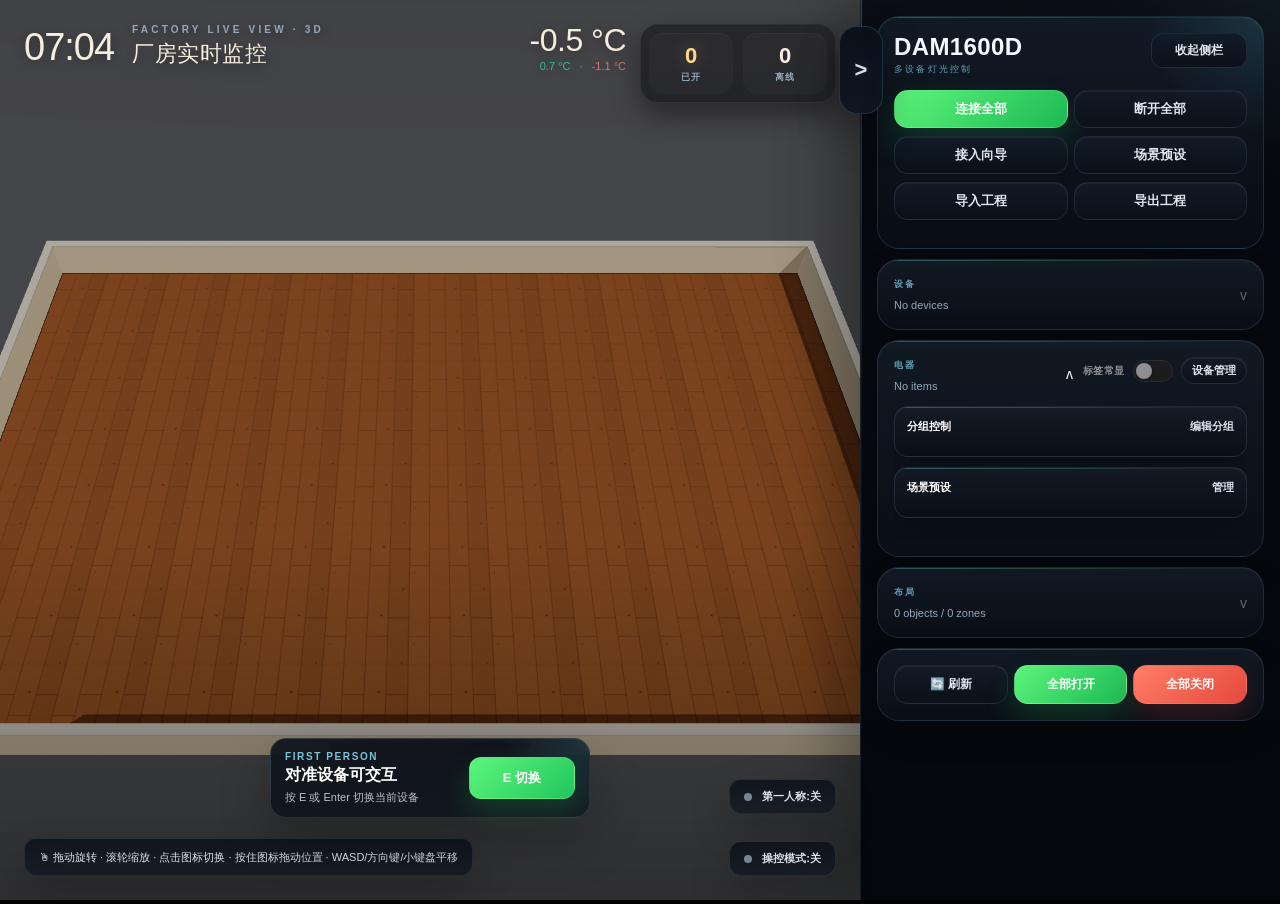
==== app.html @ bea2667c "Improve factory model depth and render stability" ====
<!DOCTYPE html>
<html lang="zh">
<head>
<meta charset="UTF-8">
<meta name="viewport" content="width=device-width, initial-scale=1">
  <title>DAM1600D 3D控制中心</title>
<link rel="stylesheet" href="./assets/css/app.css">
</head>
<body>

<div id="app">
  <div id="scene-wrap">
    <canvas id="scene"></canvas>

    <div class="hud-top">
      <div class="hud-top-left">
        <div class="hud-clock" id="hud-clock">--:--</div>
        <div>
          <div class="hud-title">FACTORY LIVE VIEW · 3D</div>
          <div class="hud-subtitle">厂房实时监控</div>
        </div>
      </div>
      <div class="hud-top-right">
        <div class="hud-temp">
          <div class="hud-temp-main" id="hud-temp-main">— °C</div>
          <div class="hud-temp-sub">
            <span class="high" id="hud-temp-high">— °C</span>
            <span style="margin: 0 6px; opacity: 0.5;">·</span>
            <span class="low" id="hud-temp-low">— °C</span>
          </div>
        </div>
        <div class="hud-stats">
          <div class="stat stat-on">
            <div class="stat-val" id="stat-on">0</div>
            <div class="stat-lbl">已开</div>
          </div>
          <div class="stat">
            <div class="stat-val" id="stat-off">0</div>
            <div class="stat-lbl">离线</div>
          </div>
        </div>
      </div>
    </div>

    <div class="hud-hint" id="scene-hint">🖱 拖动旋转 · 滚轮缩放 · 点击图标切换 · 按住图标拖动位置 · WASD/方向键/小键盘平移</div>
    <div class="hud-edit hud-walk" id="hud-walk" onclick="toggleWalkMode()">
  <div class="edit-dot"></div>
  <span id="walk-label">第一人称:关</span>
</div>
    <div class="hud-edit" id="hud-edit" onclick="toggleEditMode()">
  <div class="edit-dot"></div>
  <span id="edit-label">操控模式:关</span>
</div>
    <div class="walk-reticle" id="walk-reticle" aria-hidden="true"></div>
    <div class="walk-interact" id="walk-interact" hidden>
      <div class="walk-interact-copy">
        <div class="walk-interact-kicker" id="walk-interact-kicker">FIRST PERSON</div>
        <div class="walk-interact-title" id="walk-interact-title">对准设备可交互</div>
        <div class="walk-interact-meta" id="walk-interact-meta">按 E 或 Enter 切换当前设备</div>
      </div>
      <button type="button" class="walk-interact-btn" id="walk-interact-btn" onclick="triggerWalkInteraction()">E 切换</button>
    </div>
    </div>

  <div id="panel">
    <button type="button" id="panel-toggle" onclick="toggleMainPanel()" aria-expanded="true" aria-controls="panel-main" title="收起控制面板">
      <span class="panel-toggle-glyph" id="panel-toggle-glyph">></span>
    </button>

    <div class="panel-mini" id="panel-mini" aria-hidden="true">
      <button type="button" class="panel-mini-open" id="panel-mini-open-btn" onclick="toggleMainPanel(true)">展开</button>
      <div class="panel-mini-label">控制</div>
      <button type="button" class="panel-mini-chip" onclick="openPanelSection('devices')">
        <span class="panel-mini-chip-kicker">设</span>
        <span class="panel-mini-chip-value" id="mini-devices">0</span>
      </button>
      <button type="button" class="panel-mini-chip" onclick="openPanelSection('appliances')">
        <span class="panel-mini-chip-kicker">亮</span>
        <span class="panel-mini-chip-value" id="mini-appliances">0</span>
      </button>
      <button type="button" class="panel-mini-chip" onclick="openPanelSection('layout')">
        <span class="panel-mini-chip-kicker">布</span>
        <span class="panel-mini-chip-value" id="mini-layout">0</span>
      </button>
      <div class="panel-mini-tip">点数字可展开到对应分区</div>
    </div>

    <div class="panel-main" id="panel-main">
    <div class="card head-card">
      <div class="head-top">
        <div class="head-copy">
          <div class="head-title">DAM1600D</div>
          <div class="head-sub">多设备灯光控制</div>
        </div>
        <button type="button" class="panel-visibility-btn" id="panel-visibility-btn" onclick="toggleMainPanel()">收起侧栏</button>
      </div>
      <div class="head-row">
        <button class="btn btn-primary" onclick="connectAll()">连接全部</button>
        <button class="btn btn-ghost" onclick="disconnectAll()">断开全部</button>
      </div>
      <div class="head-row head-row-secondary">
        <button class="btn btn-ghost" onclick="openSetupWizard()">接入向导</button>
        <button class="btn btn-ghost" onclick="showScenesModal()">场景预设</button>
      </div>
      <div class="head-row head-row-secondary">
        <button class="btn btn-ghost" onclick="openProjectImportDialog()">导入工程</button>
        <button class="btn btn-ghost" onclick="exportProjectConfig()">导出工程</button>
      </div>
      <div class="head-inline-status" id="runtime-summary"></div>
    </div>

    <div class="card setup-card" id="setup-card" hidden>
      <div class="sec-label">快速开始</div>
      <div class="setup-title">完成客户交付配置</div>
      <div class="setup-copy">在这个面板里完成首次连接、电器绑定和基础场景配置。</div>
      <div class="setup-checklist" id="setup-checklist"></div>
      <div class="card-foot">
        <button class="btn btn-primary" onclick="openSetupWizard()">打开接入向导</button>
      </div>
    </div>

    <div class="card collapsible-card" id="section-devices">
      <div class="collapse-bar">
        <button type="button" class="collapse-head" data-section-toggle="devices" onclick="togglePanelSection('devices')">
          <div class="collapse-copy">
            <div class="sec-label collapse-title">设备</div>
            <div class="collapse-meta" id="meta-devices">0 台设备</div>
          </div>
          <div class="collapse-chevron">v</div>
        </button>
      </div>
      <div class="collapse-body" id="body-devices" aria-hidden="true">
      <div class="dev-list" id="dev-list"></div>
      <div class="card-foot">
        <button class="btn btn-ghost" onclick="showDeviceModal()">+ 添加设备</button>
      </div>
      </div>
    </div>

    <div class="card light-card collapsible-card open" id="section-appliances">
      <div class="collapse-bar">
        <button type="button" class="collapse-head" data-section-toggle="appliances" onclick="togglePanelSection('appliances')">
          <div class="collapse-copy">
            <div class="sec-label collapse-title">电器</div>
            <div class="collapse-meta" id="meta-appliances">0 个电器</div>
          </div>
          <div class="collapse-chevron">v</div>
        </button>
        <div class="section-toolbar">
          <div class="mini-toggle-wrap">
            <span>标签常显</span>
            <button class="mini-toggle" id="label-toggle-btn" onclick="toggleLabelPins()" title="切换标签常显"></button>
          </div>
          <button class="btn btn-ghost" style="padding: 5px 10px; font-size: 11px;" onclick="showLightsModal()">设备管理</button>
        </div>
      </div>
      <div class="collapse-body" id="body-appliances" aria-hidden="false">
        <div class="flow-hub">
          <div class="flow-column">
            <div class="flow-head">
              <span>分组控制</span>
              <button type="button" class="flow-link" onclick="showLightsModal()">编辑分组</button>
            </div>
            <div class="group-list" id="group-list"></div>
          </div>
          <div class="flow-column">
            <div class="flow-head">
              <span>场景预设</span>
              <button type="button" class="flow-link" onclick="showScenesModal()">管理</button>
            </div>
            <div class="scene-list" id="scene-list"></div>
          </div>
        </div>
        <div class="status-strip" id="status-strip"></div>
        <div class="light-rows" id="light-rows"></div>
      </div>
    </div>

    <div class="card layout-card collapsible-card" id="section-layout">
      <div class="collapse-bar">
        <button type="button" class="collapse-head" data-section-toggle="layout" onclick="togglePanelSection('layout')">
          <div class="collapse-copy">
            <div class="sec-label collapse-title">布局</div>
            <div class="collapse-meta" id="meta-layout">0 面墙 / 0 个区域</div>
          </div>
          <div class="collapse-chevron">v</div>
        </button>
        <button class="btn btn-ghost" style="padding: 5px 10px; font-size: 11px;" id="layout-toggle-btn" onclick="toggleLayoutMode()">布局编辑</button>
      </div>
      <div class="collapse-body" id="body-layout" aria-hidden="true">
        <div class="layout-tools">
        <button class="tool-chip" id="tool-select" onclick="setLayoutTool('select')">选择</button>
        <button class="tool-chip" id="tool-wall" onclick="setLayoutTool('wall')">画墙</button>
        <button class="tool-chip" id="tool-door" onclick="setLayoutTool('door')">卷帘门</button>
        <button class="tool-chip" id="tool-pillar" onclick="setLayoutTool('pillar')">柱子</button>
        <button class="tool-chip" id="tool-path" onclick="setLayoutTool('path')">通道</button>
        <button class="tool-chip" id="tool-workstation" onclick="setLayoutTool('workstation')">工位</button>
        <button class="tool-chip" id="tool-rack" onclick="setLayoutTool('rack')">货架</button>
        <button class="tool-chip" id="tool-safety" onclick="setLayoutTool('safety')">消防</button>
        <button class="tool-chip" id="tool-zone" onclick="setLayoutTool('zone')">画区域</button>
      </div>
      <div class="layout-status" id="layout-status">墙体 0 · 区域 0 · 已保存</div>
      <div class="layout-help" id="layout-help">开启布局编辑后，在场景地面拖拽即可修建墙体或框选区域。</div>
      <div class="layout-list" id="layout-list"></div>
      <div class="layout-inspector" id="layout-inspector"></div>
      <div class="card-foot">
        <button class="btn btn-ghost" id="layout-save-btn" onclick="saveLayout()">保存布局</button>
        <button class="btn btn-danger" id="layout-del-btn" onclick="deleteSelectedLayout()">删除选中</button>
      </div>
      </div>
    </div>

    <div class="card bot-card">
      <button class="btn btn-ghost" onclick="refreshStatus()">🔄 刷新</button>
      <button class="btn btn-primary" onclick="batchAll(true)">全部打开</button>
      <button class="btn btn-danger" onclick="batchAll(false)">全部关闭</button>
    </div>
    </div>
  </div>
</div>

<!-- 添加设备弹窗 -->
<div id="toast-stack" aria-live="polite" aria-atomic="true"></div>
<input id="project-import-input" type="file" accept=".json,application/json" hidden onchange="handleProjectFileSelection(event)">

<div class="modal-bg" id="dev-modal">
  <div class="modal">
    <h3>添加新设备</h3>
    <div class="sub">填写设备信息以开始远程控制</div>
    <div class="modal-notice" id="dev-modal-notice" hidden></div>
    <div class="form">
      <div class="form-item"><label>设备名称</label><input id="in-name" value="新设备"></div>
      <div class="form-item"><label>设备 IP 地址(用作唯一标识)</label><input id="in-ip" value="192.168.1.100"></div>
      <div class="form-item"><label>端口</label><input id="in-port" value="502"></div>
      <div class="form-item"><label>通道数量</label><input id="in-channel-count" type="number" min="1" max="128" value="16"></div>
      <div class="form-item"><label>站号</label><input id="in-unit" value="254"></div>
      <div class="form-item">
        <label>协议</label>
        <select id="in-protocol" onchange="onDeviceProtocolChange()">
          <option value="modbus_tcp">Modbus TCP</option>
          <option value="siemens_s7">Siemens S7-1200</option>
        </select>
      </div>
      <div class="form-item" data-device-protocol="siemens_s7" hidden><label>机架</label><input id="in-rack" value="0"></div>
      <div class="form-item" data-device-protocol="siemens_s7" hidden><label>槽号</label><input id="in-slot" value="1"></div>
      <div class="form-item" data-device-protocol="siemens_s7" hidden><label>数据块编号</label><input id="in-db-number" value="1"></div>
      <div class="form-item" data-device-protocol="siemens_s7" hidden><label>起始字节</label><input id="in-start-byte" value="0"></div>
    </div>
    <div class="modal-actions">
      <button class="btn btn-ghost" onclick="hideDeviceModal()">取消</button>
      <button class="btn btn-ghost" onclick="testDeviceModal()">测试连接</button>
      <button class="btn btn-primary" onclick="saveDevice()">确认添加</button>
    </div>
  </div>
</div>

<!-- 电器管理弹窗 -->
<div class="modal-bg" id="lights-modal">
  <div class="modal wide">
    <h3>电器管理</h3>
    <div class="sub">每个电器绑定到一个设备通道(0–15)，可选择图标类型、自定义名称，并单独设置模型大小</div>
    <div class="modal-notice" id="lights-modal-notice" hidden></div>
    <datalist id="light-group-options"></datalist>
    <div class="lc-list" id="lc-list"></div>
    <button class="lc-add" onclick="addLight()">+ 添加一个电器</button>
    <div class="modal-actions">
      <button class="btn btn-ghost" onclick="hideLightsModal()">取消</button>
      <button class="btn btn-primary" onclick="saveLights()">保存</button>
    </div>
  </div>
</div>

<div class="modal-bg" id="scenes-modal">
  <div class="modal wide">
    <h3>场景预设</h3>
    <div class="sub">把分组开关状态保存成一键可复用的客户场景。</div>
    <div class="modal-notice" id="scenes-modal-notice" hidden></div>
    <div class="scene-config-list" id="scene-config-list"></div>
    <button class="lc-add" onclick="addScene()">+ 添加场景预设</button>
    <div class="modal-actions">
      <button class="btn btn-ghost" onclick="hideScenesModal()">取消</button>
      <button class="btn btn-primary" onclick="saveScenes()">保存场景</button>
    </div>
  </div>
</div>

<div class="modal-bg" id="setup-modal">
  <div class="modal wide setup-modal-shell">
    <h3>接入向导</h3>
    <div class="sub">按步骤完成首次接入，补齐设备、分组和常用场景。</div>
    <div class="setup-stepper" id="setup-stepper"></div>
    <div class="setup-stage">
      <section class="setup-pane" id="setup-pane-device">
        <div class="modal-notice" id="setup-device-notice" hidden></div>
        <div class="form">
          <div class="form-item"><label>设备名称</label><input id="setup-device-name" value="主控器"></div>
          <div class="form-item"><label>设备 IP 地址</label><input id="setup-device-ip" value="192.168.1.100"></div>
          <div class="form-item"><label>端口</label><input id="setup-device-port" value="502"></div>
          <div class="form-item"><label>通道数量</label><input id="setup-device-channel-count" type="number" min="1" max="128" value="16"></div>
          <div class="form-item"><label>站号</label><input id="setup-device-unit" value="254"></div>
          <div class="form-item">
            <label>协议</label>
            <select id="setup-device-protocol" onchange="onSetupDeviceProtocolChange()">
              <option value="modbus_tcp">Modbus TCP</option>
              <option value="siemens_s7">Siemens S7-1200</option>
            </select>
          </div>
          <div class="form-item" data-device-protocol="setup-device:siemens_s7" hidden><label>机架</label><input id="setup-device-rack" value="0"></div>
          <div class="form-item" data-device-protocol="setup-device:siemens_s7" hidden><label>槽号</label><input id="setup-device-slot" value="1"></div>
          <div class="form-item" data-device-protocol="setup-device:siemens_s7" hidden><label>数据块编号</label><input id="setup-device-db-number" value="1"></div>
          <div class="form-item" data-device-protocol="setup-device:siemens_s7" hidden><label>起始字节</label><input id="setup-device-start-byte" value="0"></div>
        </div>
        <div class="setup-note">先测试连接，再保存设备，客户看到的失败原因会更清楚。</div>
      </section>

      <section class="setup-pane" id="setup-pane-appliances" hidden>
        <div class="modal-notice" id="setup-appliance-notice" hidden></div>
        <div class="form">
          <div class="form-item">
            <label>目标设备</label>
            <div class="static-field" id="setup-device-summary">还没有保存设备</div>
          </div>
          <div class="form-item"><label>电器数量</label><input id="setup-appliance-count" type="number" min="1" max="128" value="4"></div>
          <div class="form-item">
            <label>默认类型</label>
            <select id="setup-appliance-type">
              <option value="lamp">灯</option>
              <option value="printer">打印机</option>
              <option value="smoke_machine">产烟机</option>
              <option value="fan">风扇</option>
              <option value="socket">插座</option>
              <option value="camera">摄像头</option>
              <option value="alarm">报警器</option>
            </select>
          </div>
          <div class="form-item"><label>名称前缀</label><input id="setup-appliance-prefix" value="区域"></div>
          <div class="form-item"><label>分组名称</label><input id="setup-appliance-group" value="主区域"></div>
        </div>
        <div class="setup-preview" id="setup-appliance-preview"></div>
      </section>

      <section class="setup-pane" id="setup-pane-scenes" hidden>
        <div class="modal-notice" id="setup-scenes-notice" hidden></div>
        <div class="form">
          <div class="form-item">
            <label>推荐场景</label>
            <div class="setup-checkbox">
              <input id="setup-scenes-enabled" type="checkbox" checked>
              <span>自动生成开工 / 下班场景</span>
            </div>
          </div>
          <div class="form-item">
            <label>分组专用场景</label>
            <div class="setup-checkbox">
              <input id="setup-scenes-focus-enabled" type="checkbox" checked>
              <span>为当前新分组生成一个独立启用场景</span>
            </div>
          </div>
        </div>
        <div class="setup-preview" id="setup-scenes-summary"></div>
      </section>
    </div>
    <div class="modal-actions setup-actions">
      <button class="btn btn-ghost" id="setup-back-btn" onclick="setupWizardBack()">上一步</button>
      <button class="btn btn-ghost" id="setup-test-btn" onclick="setupWizardTestDevice()">测试连接</button>
      <button class="btn btn-primary" id="setup-next-btn" onclick="setupWizardNext()">保存并继续</button>
    </div>
  </div>
</div>

<script src="./libs/three.min.js"></script>
<script src="./libs/OrbitControls.js"></script>
<script src="./assets/js/app-01-core.js"></script>
<script src="./assets/js/app-02-models.js"></script>
<script src="./assets/js/app-runtime-main.js"></script>
<script src="./assets/js/app-ui-main.js"></script>
<script src="./assets/js/app-05-layout-extensions.js"></script>
</body>
</html>
---- assets/css/app.css ----
* { margin: 0; padding: 0; box-sizing: border-box; }
html {
  background: #000;
  height: 100%;
}
body {
  background: #000;
  color: #fff;
  font-family: -apple-system, "SF Pro Display", "PingFang SC", sans-serif;
  overflow: hidden;
  height: 100vh;
}
#app { display: flex; width: 100vw; height: 100vh; }

/* 左侧 3D (Tibber 风格暗色背景) */
#scene-wrap { flex: 1; min-width: 0; position: relative; background: linear-gradient(180deg, #2a2c30 0%, #18191c 100%); }
#scene { width: 100%; height: 100%; }

/* 顶部信息条 */
.hud-top {
  position: absolute; top: 24px; left: 24px; right: 24px;
  display: flex; justify-content: space-between; align-items: flex-start;
  pointer-events: none; z-index: 10;
  gap: 18px;
}
.hud-top-left {
  display: flex; align-items: center; gap: 18px;
}
.hud-clock {
  font-size: 38px; font-weight: 300; letter-spacing: -1px;
  color: #f4ede0; line-height: 1;
  text-shadow: 0 2px 12px rgba(0,0,0,0.4);
}
.hud-title { font-size: 10px; font-weight: 700; letter-spacing: 2px; color: #8c8c92; }
.hud-subtitle { font-size: 18px; font-weight: 600; color: #f0ece2; margin-top: 4px; }

.hud-top-right { display: flex; align-items: flex-start; gap: 14px; }
.hud-temp {
  text-align: right; color: #f4ede0;
  text-shadow: 0 2px 12px rgba(0,0,0,0.4);
}
.hud-temp-main { font-size: 32px; font-weight: 300; letter-spacing: -0.5px; line-height: 1; }
.hud-temp-sub { font-size: 11px; margin-top: 4px; opacity: 0.85; }
.hud-temp-sub .high { color: #34d399; }
.hud-temp-sub .low { color: #ff7d6c; }

.hud-stats {
  display: flex; gap: 12px;
  background: rgba(28,28,32,0.55); backdrop-filter: blur(16px);
  padding: 10px 16px; border-radius: 14px;
  border: 1px solid rgba(255,255,255,0.06);
  box-shadow: 0 4px 20px rgba(0,0,0,0.32);
}
.stat { text-align: center; padding: 0 8px; }
.stat-val { font-size: 22px; font-weight: 700; color: #f0ece2; }
.stat-lbl { font-size: 9px; font-weight: 700; color: #8c8c92; letter-spacing: 1px; margin-top: 2px; }
.stat-on .stat-val { color: #ffd58a; }

/* 3D 提示 */
.hud-hint {
  position: absolute; bottom: 24px; left: 24px;
  background: rgba(28,28,32,0.6); backdrop-filter: blur(16px);
  padding: 10px 14px; border-radius: 12px;
  border: 1px solid rgba(255,255,255,0.06);
  font-size: 11px; color: #d8d2c4;
  pointer-events: none; z-index: 10;
  box-shadow: 0 4px 20px rgba(0,0,0,0.32);
}

/* 右侧面板 */
#panel {
  position: relative; width: 420px; min-width: 420px; max-width: 420px; flex: 0 0 420px;
  background: #000; border-left: 1px solid #1f1f22;
  display: flex; flex-direction: column; overflow: visible;
  transition: width 0.24s ease, min-width 0.24s ease, max-width 0.24s ease, flex-basis 0.24s ease, border-color 0.18s ease;
}
#panel.panel-collapsed {
  width: 108px; min-width: 108px; max-width: 108px; flex-basis: 108px;
}
#panel-toggle {
  position: absolute; top: 26px; left: -22px; z-index: 20;
  width: 44px; height: 88px; border-radius: 18px;
  border: 1px solid #2c2c2e; background: rgba(17,17,19,0.96); color: #fff;
  display: flex; align-items: center; justify-content: center;
  cursor: pointer; box-shadow: 0 12px 28px rgba(0,0,0,0.34);
  transition: transform 0.18s ease, border-color 0.18s ease, background 0.18s ease;
}
#panel-toggle:hover {
  transform: translateX(-2px) scale(1.02);
  border-color: rgba(48,209,88,0.6);
  background: rgba(28,28,30,0.98);
}
#panel-toggle:focus-visible {
  outline: 2px solid rgba(48,209,88,0.9);
  outline-offset: 3px;
}
.panel-toggle-glyph {
  font-size: 22px; font-weight: 700; line-height: 1;
}
.panel-main {
  flex: 1; overflow-y: auto; overflow-x: hidden;
  padding-bottom: 12px;
}
.panel-main::-webkit-scrollbar { width: 8px; }
.panel-main::-webkit-scrollbar-thumb { background: #1f1f22; border-radius: 999px; }
#panel.panel-collapsed .panel-main { display: none; }
.panel-mini {
  display: none; flex: 1; min-width: 0; align-items: center; gap: 10px;
  padding: 106px 8px 14px;
}
#panel.panel-collapsed .panel-mini {
  display: flex; flex-direction: column;
}
.panel-mini-label {
  writing-mode: vertical-rl; transform: rotate(180deg);
  font-size: 10px; font-weight: 700; letter-spacing: 2px; color: #48484a;
}
.panel-mini-chip {
  width: 100%; min-width: 0; min-height: 74px; border-radius: 16px;
  border: 1px solid #1f1f22; background: #111113; color: #fff;
  display: flex; flex-direction: column; align-items: center; justify-content: center; gap: 6px;
  cursor: pointer; font-family: inherit; transition: transform 0.15s ease, border-color 0.15s ease, background 0.15s ease;
}
.panel-mini-chip:hover {
  transform: translateY(-1px);
  border-color: #2c2c2e;
  background: #17171a;
}
.panel-mini-chip-kicker {
  font-size: 9px; font-weight: 700; letter-spacing: 1.2px; color: #636366;
}
.panel-mini-chip-value {
  font-size: 18px; font-weight: 700; line-height: 1;
}
.panel-mini-tip {
  margin-top: auto; text-align: center; font-size: 10px; line-height: 1.45; color: #636366;
  word-break: break-word;
}
.card {
  background: #111113; border: 1px solid #1f1f22;
  border-radius: 18px; margin: 10px 16px; padding: 16px;
}
.card:first-child { margin-top: 16px; }
.collapsible-card { overflow: hidden; }
.collapse-bar {
  display: flex; align-items: flex-start; justify-content: space-between; gap: 10px;
}
.collapse-head {
  flex: 1; min-width: 0; display: flex; align-items: center; justify-content: space-between; gap: 12px;
  padding: 2px 0; background: transparent; border: none; color: inherit; cursor: pointer;
  text-align: left; font-family: inherit;
}
.collapse-head:focus-visible {
  outline: 2px solid rgba(48,209,88,0.8);
  outline-offset: 4px;
  border-radius: 12px;
}
.collapse-copy { min-width: 0; }
.collapse-title { margin-bottom: 2px; }
.collapse-meta {
  font-size: 11px; color: #8e8e93;
  white-space: nowrap; overflow: hidden; text-overflow: ellipsis;
}
.collapse-chevron {
  flex-shrink: 0; color: #636366; font-size: 14px; line-height: 1;
  transition: transform 0.18s ease, color 0.18s ease;
}
.collapsible-card.open .collapse-chevron {
  color: #fff;
  transform: rotate(180deg);
}
.collapse-body {
  max-height: 0; opacity: 0; overflow: hidden; margin-top: 0;
  transform: translateY(-4px); pointer-events: none;
  transition: max-height 0.24s ease, opacity 0.18s ease, transform 0.18s ease, margin-top 0.18s ease;
}
.collapsible-card.open .collapse-body {
  max-height: 1600px; opacity: 1; margin-top: 12px;
  transform: translateY(0); pointer-events: auto;
}
.section-toolbar {
  display: flex; align-items: center; justify-content: flex-end; gap: 8px;
  flex-wrap: wrap; flex-shrink: 0;
}
.section-toolbar-right {
  display: flex; align-items: center; gap: 8px; flex-wrap: wrap;
}
.section-toolbar .btn { white-space: nowrap; }
.collapsible-card:not(.open) .section-toolbar,
.collapsible-card:not(.open) .section-toolbar-right,
.collapsible-card:not(.open) > .collapse-bar > .btn { display: none; }

.sec-label { font-size: 9px; font-weight: 700; letter-spacing: 1.5px; color: #48484a; margin-bottom: 8px; }
.sec-head {
  display: flex; justify-content: space-between; align-items: center;
  margin-bottom: 10px;
}
.sec-tools {
  display: flex; align-items: center; gap: 8px;
}

/* 头部卡片 */
.head-card { display: flex; flex-direction: column; }
.head-top {
  display: flex; align-items: flex-start; justify-content: space-between; gap: 12px;
}
.head-copy { min-width: 0; }
.head-title { font-size: 22px; font-weight: 700; }
.head-sub { font-size: 9px; letter-spacing: 1.5px; color: #48484a; margin-top: 2px; margin-bottom: 14px; }
.head-row { display: flex; gap: 6px; }
.head-row .btn { flex: 1; }
.panel-visibility-btn {
  flex-shrink: 0; min-width: 96px;
  border: 1px solid #2c2c2e; background: #1a1a1d; color: #fff;
  border-radius: 12px; padding: 8px 12px; font-size: 12px; font-weight: 700;
  cursor: pointer; font-family: inherit; transition: all 0.15s ease;
}
.panel-visibility-btn:hover {
  border-color: rgba(48,209,88,0.55);
  background: #202024;
}
.panel-mini-open {
  width: 100%; min-width: 0; min-height: 42px; border-radius: 14px;
  border: 1px solid rgba(48,209,88,0.36); background: rgba(48,209,88,0.12); color: #fff;
  font-size: 12px; font-weight: 700; cursor: pointer; font-family: inherit;
  transition: all 0.15s ease;
}
.panel-mini-open:hover {
  border-color: rgba(48,209,88,0.6);
  background: rgba(48,209,88,0.18);
}

.btn {
  cursor: pointer; border: none; font-weight: 700; border-radius: 14px;
  padding: 9px 16px; font-size: 13px; transition: all 0.15s;
  font-family: inherit;
}
.btn-primary { background: #30d158; color: #fff; }
.btn-primary:hover { background: #28b94c; }
.btn-danger { background: #ff453a; color: #fff; }
.btn-danger:hover { background: #d93025; }
.btn-ghost { background: #1c1c1e; color: #fff; border: 1px solid #2c2c2e; }
.btn-ghost:hover { background: #2c2c2e; }

/* 设备列表 */
.dev-list { display: flex; flex-direction: column; gap: 6px; }
.dev-item {
  display: flex; align-items: center; gap: 10px;
  padding: 9px 12px; border-radius: 12px; background: #1c1c1e;
}
.dev-dot {
  width: 8px; height: 8px; border-radius: 50%;
  background: #ff453a; flex-shrink: 0;
}
.dev-dot.on { background: #30d158; box-shadow: 0 0 6px #30d158; }
.dev-info { flex: 1; min-width: 0; overflow: hidden; }
.dev-name {
  font-size: 13px; font-weight: 700; color: #fff;
  white-space: nowrap; overflow: hidden; text-overflow: ellipsis;
}
.dev-ip {
  font-size: 10px; color: #636366; margin-top: 2px;
  white-space: nowrap; overflow: hidden; text-overflow: ellipsis;
}
.dev-actions { display: flex; gap: 4px; flex-shrink: 0; }
.dev-btn {
  padding: 5px 10px; border-radius: 8px; font-size: 11px; font-weight: 700;
  border: none; cursor: pointer; font-family: inherit;
}
.dev-btn.c { background: #30d158; color: #fff; }
.dev-btn.d { background: #ff453a; color: #fff; }
.dev-btn.e { background: #2c2c2e; color: #fff; }
.dev-btn.x { background: transparent; color: #636366; font-size: 14px; padding: 5px 8px; }
.dev-btn.x:hover { color: #ff453a; }

.card-foot {
  display: flex; gap: 6px; margin-top: 10px;
}
.card-foot .btn { flex: 1; padding: 8px; font-size: 12px; }

/* 受控项列表 */
.light-card { display: flex; flex-direction: column; }
.light-rows { max-height: 38vh; overflow-y: auto; display: flex; flex-direction: column; gap: 2px; }
.light-rows::-webkit-scrollbar { width: 6px; }
.light-rows::-webkit-scrollbar-thumb { background: #2c2c2e; border-radius: 999px; }
.light-row {
  display: flex; align-items: center; gap: 10px;
  padding: 8px 10px; border-radius: 10px; cursor: pointer;
  transition: background 0.12s;
}
.light-row:hover { background: #1a1a1c; }
.light-row.disabled { opacity: 0.4; cursor: not-allowed; }
.light-row.disabled:hover { background: transparent; }
.l-dot {
  width: 10px; height: 10px; border-radius: 50%;
  background: #2c2c2e; border: 1px solid #48484a;
  flex-shrink: 0;
}
.l-dot.on { background: #30d158; border-color: transparent; box-shadow: 0 0 6px #30d158; }
.l-icon {
  width: 28px; height: 28px; border-radius: 9px;
  display: flex; align-items: center; justify-content: center;
  background: rgba(255,255,255,0.03); border: 1px solid rgba(255,255,255,0.08);
  color: var(--icon-accent, #8e8e93); font-size: 16px; flex-shrink: 0;
  transition: all 0.12s;
  font-family: "Segoe UI Emoji", "Apple Color Emoji", "Noto Color Emoji", sans-serif;
}
.l-icon.on {
  background: var(--icon-accent, #30d158); border-color: transparent;
  color: #fff; box-shadow: 0 0 10px rgba(255,255,255,0.12);
}
.l-info { flex: 1; min-width: 0; overflow: hidden; }
.l-name {
  font-size: 13px; font-weight: 700; color: #8e8e93;
  white-space: nowrap; overflow: hidden; text-overflow: ellipsis;
}
.l-name.on { color: #fff; }
.l-sub {
  font-size: 9px; color: #48484a; margin-top: 1px;
  white-space: nowrap; overflow: hidden; text-overflow: ellipsis;
}
.l-state { font-size: 9px; font-weight: 700; color: #48484a; flex-shrink: 0; }
.l-state.on { color: #30d158; }

/* iOS 开关 */
.toggle {
  position: relative; width: 40px; height: 24px; background: #3a3a3c;
  border-radius: 12px; cursor: pointer; transition: background 0.2s;
  flex-shrink: 0;
}
.toggle.on { background: #30d158; }
.toggle-knob {
  position: absolute; top: 2px; left: 2px; width: 20px; height: 20px;
  background: #fff; border-radius: 50%; transition: transform 0.2s;
  box-shadow: 0 1px 3px rgba(0,0,0,0.3);
}
.toggle.on .toggle-knob { transform: translateX(16px); }

.empty-tip {
  padding: 20px; text-align: center; color: #48484a; font-size: 12px;
}

/* 底部操作 */
.bot-card { display: flex; gap: 6px; align-items: center; }
.bot-card .btn { flex: 1; padding: 10px; font-size: 12px; }

/* 模态框 */
.modal-bg {
  display: none; position: fixed; inset: 0; background: rgba(0,0,0,0.7);
  backdrop-filter: blur(8px); z-index: 1000;
  align-items: center; justify-content: center;
}
.modal-bg.show { display: flex; }
.modal {
  background: #0a0a0c; border: 1px solid #1f1f22; border-radius: 20px;
  padding: 24px; width: 420px; max-height: 85vh;
  display: flex; flex-direction: column;
}
.modal.wide { width: 640px; }
.modal h3 { font-size: 20px; font-weight: 700; margin-bottom: 4px; }
.modal .sub { font-size: 12px; color: #636366; margin-bottom: 18px; }
.modal .form { background: #111113; border: 1px solid #1f1f22; border-radius: 14px; padding: 14px 16px; }
.modal .form-item { margin-bottom: 10px; }
.modal .form-item:last-child { margin-bottom: 0; }
.modal label { display: block; font-size: 9px; font-weight: 700; color: #48484a; letter-spacing: 1px; margin-bottom: 4px; }
.modal input, .modal select {
  width: 100%; height: 38px; background: #1c1c1e; border: 1px solid #2c2c2e;
  border-radius: 11px; padding: 0 12px; color: #fff; font-size: 13px;
  font-family: inherit; outline: none;
  appearance: none; -webkit-appearance: none;
}
.modal input:focus, .modal select:focus { border-color: #30d158; }
.modal-actions { display: flex; gap: 8px; margin-top: 18px; }
.modal-actions .btn { flex: 1; padding: 12px; font-size: 14px; }

/* 电器配置弹窗内的表格 */
.lc-list {
  flex: 1; overflow-y: auto; display: flex; flex-direction: column; gap: 6px;
  padding-right: 4px;
}
.lc-list::-webkit-scrollbar { width: 6px; }
.lc-list::-webkit-scrollbar-thumb { background: #2c2c2e; border-radius: 3px; }
.lc-row {
  display: flex; align-items: center; gap: 6px; flex-wrap: wrap;
  padding: 8px; background: #111113; border: 1px solid #1f1f22; border-radius: 10px;
}
.lc-row input, .lc-row select {
  background: #1c1c1e; border: 1px solid #2c2c2e; border-radius: 8px;
  color: #fff; height: 32px; padding: 0 8px; font-size: 12px; font-family: inherit;
  outline: none; appearance: none; -webkit-appearance: none;
}
.lc-row .lc-name { flex: 1; min-width: 0; }
.lc-row .lc-type { width: 116px; flex-shrink: 0; }
.lc-row .lc-size { width: 76px; flex-shrink: 0; }
.lc-row .lc-dev { width: 136px; flex-shrink: 0; }
.lc-row .lc-ch { width: 70px; flex-shrink: 0; }
.lc-row .lc-del {
  background: transparent; border: none; color: #ff453a; font-size: 18px;
  cursor: pointer; padding: 0 6px; width: 28px; flex-shrink: 0;
}
.lc-row-extra {
  width: 100%; display: flex; align-items: center; gap: 8px; margin-top: 2px;
}
.lc-pos {
  flex: 1; min-width: 0; font-size: 10px; line-height: 1.45; color: #8e8e93;
}
.lc-place {
  height: 30px; padding: 0 10px; border-radius: 8px;
  border: 1px solid #2c2c2e; background: #1c1c1e; color: #fff;
  font-size: 11px; font-weight: 700; cursor: pointer; font-family: inherit;
  transition: all 0.15s ease;
}
.lc-place:hover {
  border-color: rgba(48,209,88,0.55);
  background: #232327;
}
.lc-place.reset {
  color: #8e8e93;
}
.lc-add {
  margin-top: 8px; padding: 10px; border-radius: 10px;
  background: transparent; border: 1px dashed #2c2c2e; color: #636366;
  font-size: 12px; font-weight: 700; cursor: pointer; font-family: inherit;
}
.lc-add:hover { color: #30d158; border-color: #30d158; }

/* 布局编辑 */
.layout-card { display: flex; flex-direction: column; gap: 0; }
.layout-tools {
  display: grid; grid-template-columns: repeat(3, minmax(0, 1fr)); gap: 6px;
}
.tool-chip {
  border: 1px solid #2c2c2e; background: #161618; color: #8e8e93;
  border-radius: 10px; padding: 8px 10px; font-size: 12px; font-weight: 700;
  cursor: pointer; transition: all 0.15s; font-family: inherit;
}
.tool-chip:hover { background: #202024; color: #fff; }
.tool-chip.active {
  background: rgba(48,209,88,0.14); border-color: rgba(48,209,88,0.5);
  color: #fff;
}
.tool-chip:disabled {
  cursor: not-allowed; opacity: 0.45;
}
.layout-status {
  font-size: 11px; color: #8e8e93; line-height: 1.5;
}
.layout-help {
  font-size: 11px; color: #636366; line-height: 1.55;
}
.layout-list {
  max-height: 132px; overflow-y: auto; display: flex; flex-direction: column; gap: 6px;
}
.layout-list::-webkit-scrollbar { width: 6px; }
.layout-list::-webkit-scrollbar-thumb { background: #2c2c2e; border-radius: 3px; }
.layout-entry {
  display: flex; align-items: center; gap: 10px;
  padding: 9px 10px; border-radius: 12px; background: #1a1a1d;
  border: 1px solid transparent; cursor: pointer; transition: all 0.15s;
}
.layout-entry:hover { border-color: #2c2c2e; }
.layout-entry.sel {
  border-color: rgba(48,209,88,0.52);
  background: rgba(48,209,88,0.1);
}
.layout-entry-icon {
  width: 26px; height: 26px; border-radius: 9px;
  display: flex; align-items: center; justify-content: center;
  background: rgba(255,255,255,0.04); color: #d0d0d6; font-size: 14px; flex-shrink: 0;
}
.layout-entry.sel .layout-entry-icon {
  background: rgba(48,209,88,0.22); color: #fff;
}
.layout-entry-info { flex: 1; min-width: 0; }
.layout-entry-name {
  font-size: 12px; font-weight: 700; color: #fff;
  white-space: nowrap; overflow: hidden; text-overflow: ellipsis;
}
.layout-entry-meta {
  margin-top: 2px; font-size: 10px; color: #636366;
  white-space: nowrap; overflow: hidden; text-overflow: ellipsis;
}
.layout-inspector {
  background: #0f0f11; border: 1px solid #1f1f22; border-radius: 14px; padding: 12px;
}
.layout-inspector-title {
  font-size: 12px; font-weight: 700; color: #fff;
}
.layout-grid {
  display: grid; grid-template-columns: 1fr 1fr; gap: 8px; margin-top: 10px;
}
.layout-field { margin-top: 10px; }
.layout-field:first-child { margin-top: 0; }
.layout-field label {
  display: block; font-size: 9px; font-weight: 700; letter-spacing: 1px;
  color: #636366; margin-bottom: 4px;
}
.layout-field input {
  width: 100%; height: 34px; background: #1c1c1e; border: 1px solid #2c2c2e;
  border-radius: 10px; padding: 0 10px; color: #fff; font-size: 12px;
  font-family: inherit; outline: none;
}
.layout-field input:focus { border-color: #30d158; }
.layout-meta {
  margin-top: 10px; font-size: 11px; color: #8e8e93; line-height: 1.5;
}
.mini-toggle-wrap {
  display: inline-flex; align-items: center; gap: 8px;
  font-size: 10px; font-weight: 700; letter-spacing: 0.6px; color: #8e8e93;
}
.mini-toggle {
  position: relative; width: 40px; height: 22px; border-radius: 999px;
  border: 1px solid #2c2c2e; background: #1c1c1e; cursor: pointer;
  transition: all 0.18s; flex-shrink: 0;
}
.mini-toggle:hover { border-color: #3a3a3c; }
.mini-toggle::after {
  content: ''; position: absolute; top: 2px; left: 2px; width: 16px; height: 16px;
  border-radius: 50%; background: #8e8e93; transition: all 0.18s;
  box-shadow: 0 1px 3px rgba(0,0,0,0.28);
}
.mini-toggle.on {
  background: rgba(48,209,88,0.18); border-color: rgba(48,209,88,0.6);
}
.mini-toggle.on::after {
  transform: translateX(18px); background: #30d158;
}
.layout-divider {
  height: 1px; margin: 12px 0; background: rgba(255,255,255,0.06);
}

/* 操控模式按钮 */
.hud-edit {
  position: absolute; bottom: 24px; right: 24px;
  display: flex; align-items: center; gap: 10px;
  background: rgba(255,255,255,0.8); backdrop-filter: blur(20px);
  padding: 9px 14px; border-radius: 12px;
  border: 1px solid rgba(0,0,0,0.08);
  box-shadow: 0 4px 20px rgba(0,0,0,0.08);
  font-size: 11px; font-weight: 700; color: #3a3a3c;
  cursor: pointer; user-select: none; z-index: 10;
  transition: all 0.2s;
}
.hud-edit:hover { transform: translateY(-1px); }
.hud-edit.active {
  background: rgba(255,149,0,0.95); color: #fff;
  border-color: rgba(255,149,0,0.3);
  box-shadow: 0 4px 20px rgba(255,149,0,0.4);
}
.hud-edit .edit-dot {
  width: 8px; height: 8px; border-radius: 50%;
  background: #c7c7cc;
}
.hud-edit.active .edit-dot {
  background: #fff; box-shadow: 0 0 6px rgba(255,255,255,0.9);
}
.hud-walk {
  bottom: 86px;
}
.hud-walk.active {
  background: rgba(48,209,88,0.95);
  color: #fff;
  border-color: rgba(48,209,88,0.32);
  box-shadow: 0 4px 20px rgba(48,209,88,0.32);
}

.walk-reticle {
  position: absolute;
  left: 50%;
  top: 50%;
  width: 30px;
  height: 30px;
  margin-left: -15px;
  margin-top: -15px;
  pointer-events: none;
  opacity: 0;
  transform: scale(0.92);
  transition: opacity 0.16s ease, transform 0.16s ease;
  z-index: 12;
}
.walk-reticle::before,
.walk-reticle::after {
  content: "";
  position: absolute;
  left: 50%;
  top: 50%;
  background: rgba(255,255,255,0.92);
  box-shadow: 0 0 12px rgba(0,0,0,0.24);
}
.walk-reticle::before {
  width: 2px;
  height: 18px;
  margin-left: -1px;
  margin-top: -9px;
}
.walk-reticle::after {
  width: 18px;
  height: 2px;
  margin-left: -9px;
  margin-top: -1px;
}
.walk-reticle.show {
  opacity: 0.88;
  transform: scale(1);
}
.walk-reticle.active::before,
.walk-reticle.active::after {
  background: rgba(48,209,88,0.98);
  box-shadow: 0 0 16px rgba(48,209,88,0.34);
}

.walk-interact {
  position: absolute;
  left: 50%;
  bottom: 82px;
  transform: translateX(-50%);
  display: flex;
  align-items: center;
  gap: 14px;
  min-width: 320px;
  max-width: min(520px, calc(100vw - 56px));
  padding: 12px 14px;
  border-radius: 16px;
  border: 1px solid rgba(255,255,255,0.14);
  background: rgba(12,12,16,0.72);
  backdrop-filter: blur(18px);
  box-shadow: 0 14px 36px rgba(0,0,0,0.24);
  z-index: 12;
}
.walk-interact-copy {
  min-width: 0;
  flex: 1;
}
.walk-interact-kicker {
  font-size: 10px;
  font-weight: 700;
  letter-spacing: 1.6px;
  color: rgba(199,199,204,0.82);
}
.walk-interact-title {
  margin-top: 3px;
  font-size: 16px;
  font-weight: 700;
  color: #fff;
  white-space: nowrap;
  overflow: hidden;
  text-overflow: ellipsis;
}
.walk-interact-meta {
  margin-top: 4px;
  font-size: 11px;
  color: rgba(229,229,234,0.82);
  white-space: nowrap;
  overflow: hidden;
  text-overflow: ellipsis;
}
.walk-interact-btn {
  flex: 0 0 auto;
  min-width: 106px;
  height: 42px;
  padding: 0 16px;
  border: 1px solid rgba(48,209,88,0.2);
  border-radius: 12px;
  background: rgba(48,209,88,0.96);
  color: #fff;
  font: inherit;
  font-size: 13px;
  font-weight: 700;
  cursor: pointer;
  transition: transform 0.15s ease, box-shadow 0.15s ease, background 0.15s ease, opacity 0.15s ease;
  box-shadow: 0 8px 22px rgba(48,209,88,0.28);
}
.walk-interact-btn:hover {
  transform: translateY(-1px);
}
.walk-interact-btn:disabled {
  cursor: default;
  opacity: 0.54;
  background: rgba(99,99,102,0.72);
  border-color: rgba(255,255,255,0.08);
  box-shadow: none;
}

@media (max-width: 900px) {
  .hud-walk {
    bottom: 96px;
  }
  .walk-interact {
    left: 18px;
    right: 18px;
    bottom: 92px;
    min-width: 0;
    max-width: none;
    transform: none;
  }
  .walk-interact-btn {
    min-width: 92px;
  }
}

.head-row-secondary {
  margin-top: 8px;
}

.head-inline-status {
  margin-top: 12px;
}

.setup-card[hidden] {
  display: none;
}

.setup-title {
  font-size: 16px;
  font-weight: 700;
}

.setup-copy {
  margin-top: 6px;
  font-size: 12px;
  line-height: 1.55;
  color: #8e8e93;
}

.setup-checklist {
  display: flex;
  flex-direction: column;
  gap: 8px;
  margin-top: 14px;
}

.setup-check-item {
  display: flex;
  align-items: center;
  gap: 10px;
  padding: 10px 12px;
  border-radius: 12px;
  background: #17171a;
  border: 1px solid #232327;
}

.setup-check-item.done {
  border-color: rgba(48, 209, 88, 0.5);
  background: rgba(48, 209, 88, 0.1);
}

.setup-check-dot {
  width: 10px;
  height: 10px;
  border-radius: 50%;
  background: #3a3a3c;
  flex-shrink: 0;
}

.setup-check-item.done .setup-check-dot {
  background: #30d158;
  box-shadow: 0 0 10px rgba(48, 209, 88, 0.4);
}

.setup-check-copy {
  flex: 1;
  min-width: 0;
}

.setup-check-title {
  font-size: 12px;
  font-weight: 700;
  color: #fff;
}

.setup-check-meta {
  margin-top: 2px;
  font-size: 10px;
  color: #8e8e93;
}

.flow-hub {
  display: grid;
  grid-template-columns: 1fr;
  gap: 10px;
  margin-bottom: 12px;
}

.flow-column {
  background: #0f0f11;
  border: 1px solid #1f1f22;
  border-radius: 14px;
  padding: 12px;
}

.flow-head {
  display: flex;
  align-items: center;
  justify-content: space-between;
  gap: 8px;
  margin-bottom: 10px;
  font-size: 11px;
  font-weight: 700;
  color: #fff;
}

.flow-link {
  border: none;
  background: transparent;
  color: #30d158;
  cursor: pointer;
  font-size: 11px;
  font-weight: 700;
  font-family: inherit;
}

.group-list,
.scene-list,
.scene-config-list {
  display: flex;
  flex-direction: column;
  gap: 8px;
}

.scene-config-list {
  flex: 1;
  overflow-y: auto;
  padding-right: 4px;
}

.group-card,
.scene-card,
.scene-row {
  background: #17171a;
  border: 1px solid #232327;
  border-radius: 12px;
  padding: 10px 12px;
}

.group-card-head,
.scene-card-head,
.scene-row-head {
  display: flex;
  align-items: center;
  justify-content: space-between;
  gap: 8px;
}

.group-card-title,
.scene-card-title {
  font-size: 12px;
  font-weight: 700;
  color: #fff;
}

.group-card-meta,
.scene-card-meta,
.scene-row-meta {
  margin-top: 4px;
  font-size: 10px;
  line-height: 1.5;
  color: #8e8e93;
}

.group-card-actions,
.scene-card-actions {
  display: flex;
  gap: 6px;
  margin-top: 10px;
}

.mini-btn {
  border: 1px solid #2c2c2e;
  background: #1c1c1e;
  color: #fff;
  border-radius: 9px;
  padding: 6px 10px;
  font-size: 11px;
  font-weight: 700;
  cursor: pointer;
  font-family: inherit;
}

.mini-btn:hover {
  border-color: rgba(48, 209, 88, 0.45);
}

.mini-btn.primary {
  background: rgba(48, 209, 88, 0.14);
  border-color: rgba(48, 209, 88, 0.36);
}

.mini-btn.danger {
  background: rgba(255, 69, 58, 0.12);
  border-color: rgba(255, 69, 58, 0.3);
}

.status-strip {
  display: flex;
  flex-direction: column;
  gap: 8px;
  margin-bottom: 10px;
}

.status-callout,
.inline-summary {
  padding: 10px 12px;
  border-radius: 12px;
  border: 1px solid #232327;
  background: #161618;
  font-size: 11px;
  line-height: 1.5;
  color: #d0d0d6;
}

.status-callout.warn,
.modal-notice.warn {
  border-color: rgba(255, 159, 10, 0.35);
  background: rgba(255, 159, 10, 0.12);
}

.status-callout.error,
.modal-notice.error {
  border-color: rgba(255, 69, 58, 0.35);
  background: rgba(255, 69, 58, 0.12);
}

.status-callout.success,
.modal-notice.success {
  border-color: rgba(48, 209, 88, 0.36);
  background: rgba(48, 209, 88, 0.12);
}

.status-callout .callout-title,
.modal-notice .notice-title,
.inline-summary .summary-title {
  font-weight: 700;
  color: #fff;
}

.dev-item {
  align-items: flex-start;
}

.dev-hint {
  margin-top: 6px;
  font-size: 10px;
  line-height: 1.45;
  color: #ffb340;
}

.dev-hint.error {
  color: #ff8a80;
}

.l-meta-row {
  display: flex;
  align-items: center;
  gap: 6px;
  margin-top: 4px;
  flex-wrap: wrap;
}

.l-group {
  display: inline-flex;
  align-items: center;
  padding: 2px 6px;
  border-radius: 999px;
  background: rgba(48, 209, 88, 0.12);
  border: 1px solid rgba(48, 209, 88, 0.2);
  color: #ccefd7;
  font-size: 9px;
  font-weight: 700;
  letter-spacing: 0.4px;
}

.modal-notice {
  margin-bottom: 14px;
  padding: 10px 12px;
  border-radius: 12px;
  border: 1px solid #232327;
  background: #161618;
  font-size: 11px;
  line-height: 1.5;
  color: #d0d0d6;
}

.modal-notice[hidden] {
  display: none;
}

.lc-row .lc-group {
  width: 120px;
  flex-shrink: 0;
}

.scene-row {
  display: flex;
  flex-direction: column;
  gap: 10px;
}

.scene-row-head input,
.scene-row textarea,
.scene-row select {
  width: 100%;
  border: 1px solid #2c2c2e;
  background: #1c1c1e;
  color: #fff;
  border-radius: 9px;
  padding: 8px 10px;
  font-size: 12px;
  font-family: inherit;
  outline: none;
}

.scene-row textarea {
  min-height: 66px;
  resize: vertical;
}

.scene-row-head {
  align-items: flex-start;
}

.scene-name-wrap {
  flex: 1;
}

.scene-actions-inline {
  display: flex;
  gap: 6px;
  flex-shrink: 0;
}

.scene-grid {
  display: grid;
  grid-template-columns: repeat(auto-fit, minmax(120px, 1fr));
  gap: 8px;
}

.scene-grid-item label {
  display: block;
  font-size: 9px;
  font-weight: 700;
  letter-spacing: 0.7px;
  color: #8e8e93;
  margin-bottom: 4px;
}

.setup-modal-shell {
  width: 720px;
}

.setup-stepper {
  display: grid;
  grid-template-columns: repeat(3, minmax(0, 1fr));
  gap: 8px;
  margin-bottom: 16px;
}

.setup-step {
  border-radius: 12px;
  border: 1px solid #232327;
  background: #161618;
  padding: 10px 12px;
}

.setup-step.active {
  border-color: rgba(48, 209, 88, 0.45);
  background: rgba(48, 209, 88, 0.12);
}

.setup-step-kicker {
  font-size: 9px;
  font-weight: 700;
  letter-spacing: 0.7px;
  color: #8e8e93;
}

.setup-step-title {
  margin-top: 4px;
  font-size: 12px;
  font-weight: 700;
  color: #fff;
}

.setup-step-meta {
  margin-top: 2px;
  font-size: 10px;
  color: #8e8e93;
}

.setup-note,
.setup-preview,
.static-field {
  margin-top: 12px;
  padding: 10px 12px;
  border-radius: 12px;
  background: #151518;
  border: 1px solid #232327;
  font-size: 11px;
  line-height: 1.55;
  color: #d0d0d6;
}

.static-field {
  margin-top: 0;
}

.setup-checkbox {
  display: flex;
  align-items: flex-start;
  gap: 10px;
  font-size: 12px;
  color: #d0d0d6;
}

.setup-checkbox input {
  width: 18px;
  height: 18px;
  margin-top: 1px;
}

#toast-stack {
  position: fixed;
  top: 20px;
  right: 20px;
  z-index: 1200;
  display: flex;
  flex-direction: column;
  gap: 10px;
  width: min(360px, calc(100vw - 32px));
  pointer-events: none;
}

.toast {
  pointer-events: auto;
  border-radius: 14px;
  border: 1px solid #232327;
  background: rgba(17, 17, 19, 0.96);
  box-shadow: 0 18px 30px rgba(0, 0, 0, 0.28);
  padding: 12px 14px;
}

.toast.success {
  border-color: rgba(48, 209, 88, 0.35);
}

.toast.warn {
  border-color: rgba(255, 159, 10, 0.35);
}

.toast.error {
  border-color: rgba(255, 69, 58, 0.38);
}

.toast-title {
  font-size: 12px;
  font-weight: 700;
  color: #fff;
}

.toast-body {
  margin-top: 4px;
  font-size: 11px;
  line-height: 1.5;
  color: #d0d0d6;
}

@media (max-width: 900px) {
  .flow-hub {
    grid-template-columns: 1fr;
  }

  .setup-modal-shell,
  .modal.wide {
    width: calc(100vw - 28px);
  }
}

/* Visual refresh: industrial control deck */
:root {
  --ui-bg: #070b11;
  --ui-bg-soft: rgba(13, 19, 29, 0.82);
  --ui-panel: rgba(9, 14, 22, 0.92);
  --ui-card: linear-gradient(180deg, rgba(20, 28, 39, 0.88) 0%, rgba(10, 15, 23, 0.96) 100%);
  --ui-card-soft: rgba(17, 24, 34, 0.76);
  --ui-border: rgba(122, 150, 185, 0.18);
  --ui-border-strong: rgba(118, 255, 168, 0.22);
  --ui-text: #f4f8ff;
  --ui-muted: #94a7bc;
  --ui-dim: #5b6b80;
  --ui-green: #56f57a;
  --ui-green-deep: #1db954;
  --ui-cyan: #63e3ff;
  --ui-amber: #ffb347;
  --ui-danger: #ff6a5f;
  --ui-shadow: 0 22px 48px rgba(0, 0, 0, 0.34);
}

body {
  position: relative;
  background:
    radial-gradient(circle at 12% 14%, rgba(86, 245, 122, 0.12), transparent 30%),
    radial-gradient(circle at 78% 18%, rgba(99, 227, 255, 0.08), transparent 32%),
    linear-gradient(135deg, #030507 0%, #081019 55%, #04070c 100%);
  color: var(--ui-text);
  font-family: "Bahnschrift", "Segoe UI Variable Display", "PingFang SC", sans-serif;
}

body::before {
  content: "";
  position: fixed;
  inset: 0;
  pointer-events: none;
  background:
    linear-gradient(90deg, rgba(255,255,255,0.015) 1px, transparent 1px),
    linear-gradient(0deg, rgba(255,255,255,0.015) 1px, transparent 1px);
  background-size: 72px 72px;
  opacity: 0.2;
  mask-image: radial-gradient(circle at center, black 48%, transparent 100%);
}

#app {
  position: relative;
  isolation: isolate;
}

#scene-wrap {
  background:
    radial-gradient(circle at 50% 90%, rgba(255, 196, 128, 0.05), transparent 38%),
    linear-gradient(180deg, #2c2e33 0%, #1d1f23 60%, #131418 100%);
}

#scene-wrap::before,
#scene-wrap::after {
  content: "";
  position: absolute;
  inset: 0;
  pointer-events: none;
}

#scene-wrap::before { background: none; }

#scene-wrap::after {
  background:
    linear-gradient(180deg, rgba(0, 0, 0, 0) 60%, rgba(0, 0, 0, 0.32) 100%);
}

.hud-stats,
.hud-hint,
.hud-edit,
.walk-interact {
  backdrop-filter: blur(18px) saturate(140%);
  -webkit-backdrop-filter: blur(18px) saturate(140%);
}

/* Tibber 风格: 时钟和标题不再用卡片包装, 直接浮在场景上 */
.hud-top > div:first-child {
  padding: 0;
  border-radius: 0;
  border: 0;
  background: none;
  box-shadow: none;
}

.hud-title {
  color: rgba(200, 200, 208, 0.55);
  letter-spacing: 3.2px;
  text-shadow: 0 2px 12px rgba(0, 0, 0, 0.6);
}

.hud-subtitle {
  color: #f4ede0;
  font-size: 22px;
  font-weight: 500;
  letter-spacing: 0.5px;
  text-shadow: 0 4px 14px rgba(0, 0, 0, 0.55);
}

.hud-stats {
  gap: 10px;
  padding: 8px;
  border-radius: 18px;
  border: 1px solid rgba(255, 255, 255, 0.06);
  background: linear-gradient(180deg, rgba(28, 28, 32, 0.72), rgba(20, 21, 25, 0.68));
  box-shadow: 0 12px 28px rgba(0, 0, 0, 0.42);
}

.stat {
  min-width: 84px;
  padding: 10px 12px;
  border-radius: 14px;
  background: rgba(255,255,255,0.025);
  box-shadow: inset 0 1px 0 rgba(255,255,255,0.04);
}

.stat-val {
  color: #f4ede0;
}

.stat-lbl {
  color: rgba(200, 200, 208, 0.6);
}

.stat-on .stat-val {
  color: #ffd58a;
  text-shadow: 0 0 18px rgba(255, 213, 138, 0.3);
}

.hud-hint,
.hud-edit {
  background: linear-gradient(180deg, rgba(10, 16, 25, 0.82), rgba(14, 21, 32, 0.72));
  border: 1px solid rgba(122, 150, 185, 0.16);
  color: rgba(237, 243, 255, 0.92);
  box-shadow: 0 18px 42px rgba(0, 0, 0, 0.22);
}

.hud-hint {
  max-width: min(720px, calc(100vw - 190px));
  line-height: 1.5;
}

.hud-edit:hover {
  transform: translateY(-2px);
  border-color: rgba(99, 227, 255, 0.28);
}

.hud-edit .edit-dot {
  background: rgba(155, 175, 198, 0.72);
}

.hud-edit.active {
  background: linear-gradient(135deg, rgba(255, 168, 75, 0.92), rgba(255, 133, 58, 0.92));
  border-color: rgba(255, 204, 132, 0.38);
  box-shadow: 0 16px 36px rgba(255, 160, 72, 0.24);
}

.hud-walk.active {
  background: linear-gradient(135deg, rgba(86, 245, 122, 0.94), rgba(29, 185, 84, 0.94));
  border-color: rgba(150, 255, 183, 0.36);
  box-shadow: 0 16px 36px rgba(29, 185, 84, 0.26);
}

#panel {
  background:
    linear-gradient(180deg, rgba(7, 11, 17, 0.98), rgba(4, 7, 12, 0.98)),
    radial-gradient(circle at top left, rgba(86, 245, 122, 0.06), transparent 28%);
  border-left: 1px solid rgba(108, 130, 156, 0.18);
  box-shadow: -24px 0 56px rgba(0, 0, 0, 0.32);
}

#panel::before {
  content: "";
  position: absolute;
  inset: 0 auto 0 0;
  width: 1px;
  background: linear-gradient(180deg, rgba(99, 227, 255, 0.28), rgba(86, 245, 122, 0.08), transparent 86%);
  pointer-events: none;
}

.panel-main {
  background:
    radial-gradient(circle at top right, rgba(99, 227, 255, 0.05), transparent 18%),
    linear-gradient(180deg, rgba(255,255,255,0.015), transparent 18%);
}

#panel-toggle {
  border-color: rgba(99, 227, 255, 0.16);
  background: linear-gradient(180deg, rgba(10, 16, 25, 0.98), rgba(14, 21, 33, 0.96));
  box-shadow: 0 18px 40px rgba(0,0,0,0.36);
}

#panel-toggle:hover {
  border-color: rgba(99, 227, 255, 0.42);
  background: linear-gradient(180deg, rgba(11, 19, 29, 1), rgba(15, 24, 36, 1));
}

.panel-toggle-glyph {
  color: rgba(238, 244, 255, 0.9);
  text-shadow: 0 0 16px rgba(99, 227, 255, 0.24);
}

.panel-mini-chip,
.card,
.flow-column,
.layout-inspector,
.group-card,
.scene-card,
.scene-row,
.setup-check-item,
.status-callout,
.inline-summary {
  background: var(--ui-card);
  border-color: var(--ui-border);
  box-shadow: 0 14px 30px rgba(0, 0, 0, 0.16), inset 0 1px 0 rgba(255,255,255,0.04);
}

.card {
  position: relative;
  border-radius: 22px;
  overflow: hidden;
}

.card::before,
.flow-column::before,
.layout-inspector::before,
.group-card::before,
.scene-card::before,
.scene-row::before,
.setup-check-item::before,
.inline-summary::before,
.status-callout::before {
  content: "";
  position: absolute;
  inset: 0 0 auto 0;
  height: 1px;
  background: linear-gradient(90deg, rgba(99, 227, 255, 0.28), rgba(86, 245, 122, 0.18), transparent 85%);
  pointer-events: none;
}

.head-card {
  background:
    radial-gradient(circle at top right, rgba(99, 227, 255, 0.12), transparent 26%),
    linear-gradient(180deg, rgba(18, 27, 38, 0.94), rgba(8, 13, 21, 0.98));
  border-color: rgba(99, 227, 255, 0.14);
}

.head-title {
  font-size: 24px;
  letter-spacing: 0.4px;
}

.head-sub,
.sec-label,
.panel-mini-label {
  color: rgba(140, 231, 255, 0.66);
  letter-spacing: 2.2px;
}

.collapse-meta,
.layout-status,
.layout-meta,
.group-card-meta,
.scene-card-meta,
.scene-row-meta,
.setup-check-meta,
.stat-lbl,
.hud-title,
.dev-ip,
.l-sub {
  color: var(--ui-muted);
}

.btn,
.panel-visibility-btn,
.dev-btn,
.mini-btn,
.flow-link,
.tool-chip,
.layout-entry,
.lc-place,
.panel-mini-open {
  transition:
    transform 0.18s ease,
    border-color 0.18s ease,
    background 0.18s ease,
    box-shadow 0.18s ease,
    color 0.18s ease;
}

.btn {
  border: 1px solid transparent;
  box-shadow: inset 0 1px 0 rgba(255,255,255,0.05);
}

.btn:hover,
.panel-visibility-btn:hover,
.panel-mini-open:hover,
.mini-btn:hover,
.flow-link:hover,
.tool-chip:hover,
.lc-place:hover {
  transform: translateY(-1px);
}

.btn-primary {
  background: linear-gradient(135deg, #5cf57b 0%, #1db954 100%);
  border-color: rgba(173, 255, 197, 0.24);
  box-shadow: 0 14px 30px rgba(29, 185, 84, 0.22);
}

.btn-primary:hover {
  background: linear-gradient(135deg, #72ff93 0%, #20c05a 100%);
  box-shadow: 0 18px 34px rgba(29, 185, 84, 0.28);
}

.btn-danger {
  background: linear-gradient(135deg, #ff7d66 0%, #e54a3e 100%);
  box-shadow: 0 14px 28px rgba(229, 74, 62, 0.18);
}

.btn-danger:hover {
  background: linear-gradient(135deg, #ff947e 0%, #ef5547 100%);
}

.btn-ghost,
.panel-visibility-btn,
.mini-btn,
.dev-btn.e,
.flow-link,
.panel-mini-open,
.tool-chip,
.lc-place {
  border-color: rgba(122, 150, 185, 0.16);
  background: linear-gradient(180deg, rgba(18, 27, 39, 0.92), rgba(11, 17, 26, 0.96));
  color: rgba(241, 246, 255, 0.92);
}

.btn-ghost:hover,
.panel-visibility-btn:hover,
.mini-btn:hover,
.dev-btn.e:hover,
.flow-link:hover,
.tool-chip:hover,
.lc-place:hover {
  border-color: rgba(99, 227, 255, 0.28);
  background: linear-gradient(180deg, rgba(21, 31, 45, 0.96), rgba(13, 20, 30, 1));
}

.dev-item,
.light-row,
.layout-entry {
  border: 1px solid rgba(122, 150, 185, 0.1);
  background: linear-gradient(180deg, rgba(19, 27, 38, 0.76), rgba(11, 17, 27, 0.9));
  box-shadow: inset 0 1px 0 rgba(255,255,255,0.03);
}

.dev-item:hover,
.light-row:hover,
.layout-entry:hover {
  border-color: rgba(99, 227, 255, 0.2);
  transform: translateY(-1px);
}

.light-row {
  transition: transform 0.16s ease, border-color 0.16s ease, background 0.16s ease;
}

.light-row.disabled {
  opacity: 0.48;
}

.l-icon,
.layout-entry-icon {
  background: linear-gradient(180deg, rgba(255,255,255,0.06), rgba(255,255,255,0.02));
  border-color: rgba(255,255,255,0.08);
}

.l-icon.on {
  box-shadow: 0 0 0 1px rgba(255,255,255,0.08), 0 0 24px rgba(86, 245, 122, 0.18);
}

.l-name,
.dev-name,
.group-card-title,
.scene-card-title,
.layout-entry-name,
.layout-inspector-title,
.setup-check-title {
  color: var(--ui-text);
}

.l-state.on,
.dev-dot.on,
.setup-check-item.done .setup-check-dot {
  box-shadow: 0 0 14px rgba(86, 245, 122, 0.32);
}

.tool-chip.active,
.layout-entry.sel {
  border-color: rgba(86, 245, 122, 0.38);
  background:
    linear-gradient(135deg, rgba(86, 245, 122, 0.18), rgba(99, 227, 255, 0.12)),
    linear-gradient(180deg, rgba(18, 27, 39, 0.98), rgba(11, 17, 26, 0.98));
  box-shadow: 0 12px 26px rgba(29, 185, 84, 0.12);
}

.status-callout.warn,
.inline-summary {
  border-color: rgba(99, 227, 255, 0.16);
}

.walk-reticle::before,
.walk-reticle::after {
  background: rgba(234, 245, 255, 0.94);
  box-shadow: 0 0 20px rgba(99, 227, 255, 0.18);
}

.walk-interact {
  border-color: rgba(122, 150, 185, 0.2);
  background:
    radial-gradient(circle at top right, rgba(99, 227, 255, 0.12), transparent 26%),
    linear-gradient(180deg, rgba(9, 15, 25, 0.88), rgba(10, 16, 24, 0.78));
  box-shadow: 0 22px 50px rgba(0,0,0,0.28);
}

.walk-interact-kicker {
  color: rgba(140, 231, 255, 0.84);
}

.walk-interact-btn {
  background: linear-gradient(135deg, #5cf57b 0%, #22c55e 100%);
  border-color: rgba(173, 255, 197, 0.2);
  box-shadow: 0 12px 28px rgba(29, 185, 84, 0.24);
}

.walk-interact-btn:hover {
  box-shadow: 0 16px 32px rgba(29, 185, 84, 0.3);
}

.flow-column,
.layout-inspector,
.group-card,
.scene-card,
.scene-row,
.setup-check-item,
.status-callout,
.inline-summary {
  position: relative;
  overflow: hidden;
}

.toast {
  border: 1px solid rgba(122, 150, 185, 0.16);
  background: linear-gradient(180deg, rgba(13, 19, 29, 0.96), rgba(8, 12, 19, 0.98));
  box-shadow: 0 20px 42px rgba(0,0,0,0.28);
}

@keyframes controlGridShift {
  0% {
    transform: translate3d(0, 0, 0);
  }
  50% {
    transform: translate3d(-18px, -12px, 0);
  }
  100% {
    transform: translate3d(-36px, -24px, 0);
  }
}

@media (prefers-reduced-motion: reduce) {
  #scene-wrap::before {
    animation: none;
  }
}

@media (max-width: 720px) {
  #app {
    height: 100dvh;
    overflow: hidden;
  }

  #scene-wrap {
    flex: 1 1 auto;
    min-width: 0;
  }

  #panel,
  #panel.panel-collapsed {
    width: 88px;
    min-width: 88px;
    max-width: 88px;
    flex-basis: 88px;
  }

  #panel .panel-main {
    display: none;
  }

  #panel .panel-mini {
    display: flex;
    flex-direction: column;
    gap: 8px;
    padding: 82px 7px 12px;
  }

  #panel-toggle {
    left: -18px;
    top: 24px;
    width: 36px;
    height: 72px;
    border-radius: 16px;
  }

  .panel-toggle-glyph {
    font-size: 18px;
  }

  .panel-mini-open {
    min-height: 38px;
    border-radius: 12px;
    font-size: 11px;
  }

  .panel-mini-chip {
    min-height: 58px;
    border-radius: 12px;
    gap: 4px;
  }

  .panel-mini-chip-kicker {
    font-size: 8px;
    letter-spacing: 1px;
  }

  .panel-mini-chip-value {
    font-size: 16px;
  }

  .panel-mini-label,
  .panel-mini-tip {
    display: none;
  }

  .hud-top {
    top: 14px;
    left: 14px;
    right: 98px;
    flex-direction: column;
    align-items: flex-start;
    gap: 8px;
  }

  .hud-top-left {
    gap: 10px;
    min-width: 0;
  }

  .hud-clock {
    font-size: 27px;
    letter-spacing: 0;
  }

  .hud-title {
    font-size: 8px;
    letter-spacing: 1.4px;
  }

  .hud-subtitle {
    font-size: 15px;
    line-height: 1.2;
  }

  .hud-top-right {
    gap: 8px;
    align-items: center;
  }

  .hud-temp {
    text-align: left;
  }

  .hud-temp-main {
    font-size: 23px;
    letter-spacing: 0;
  }

  .hud-temp-sub {
    font-size: 9px;
  }

  .hud-stats {
    gap: 6px;
    padding: 7px 8px;
    border-radius: 12px;
  }

  .stat {
    padding: 0 5px;
  }

  .stat-val {
    font-size: 17px;
  }

  .stat-lbl {
    font-size: 8px;
  }

  .hud-hint {
    left: 12px;
    right: 98px;
    bottom: 12px;
    max-width: none;
    padding: 8px 10px;
    font-size: 10px;
  }

  .hud-edit {
    right: 98px;
    bottom: 62px;
    padding: 8px 10px;
    font-size: 10px;
    max-width: calc(100vw - 122px);
  }

  .hud-walk {
    bottom: 104px;
  }

  .walk-interact {
    left: 12px;
    right: 98px;
    bottom: 108px;
    transform: none;
    min-width: 0;
    max-width: none;
    padding: 10px;
    gap: 8px;
  }

  .walk-interact-title {
    font-size: 14px;
  }

  .walk-interact-meta {
    white-space: normal;
  }

  .walk-interact-btn {
    min-width: 84px;
    height: 38px;
  }
}
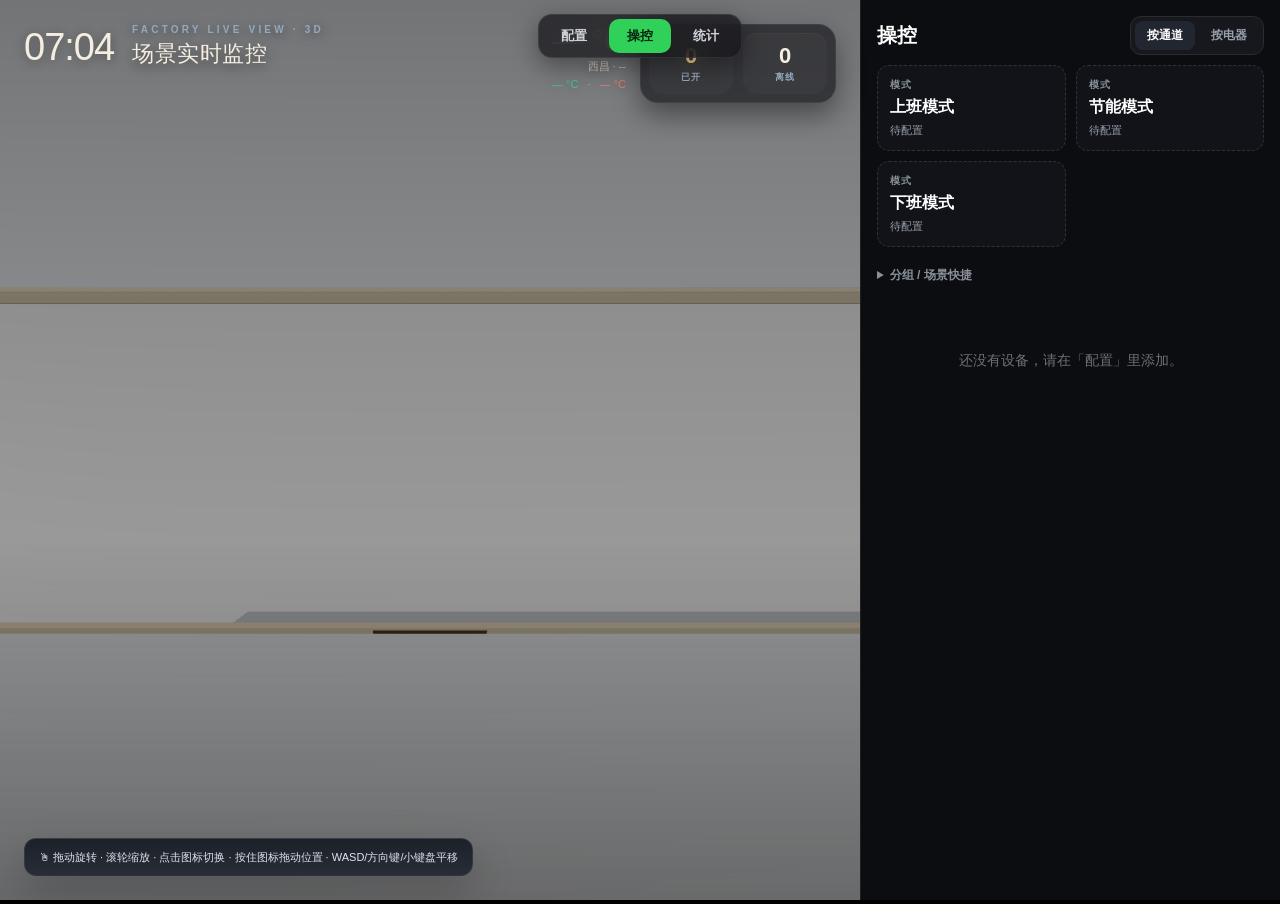
==== commit 1e9b6e4e: "Add Babylon factory control view" ====
--- a/app.html
+++ b/app.html
@@ -3,10 +3,54 @@
 <head>
 <meta charset="UTF-8">
 <meta name="viewport" content="width=device-width, initial-scale=1">
-  <title>DAM1600D 3D控制中心</title>
+  <title>JV-DAM3200 3D控制中心</title>
 <link rel="stylesheet" href="./assets/css/app.css">
 </head>
 <body>
+
+<div id="top-tabs">
+  <button class="top-tab" data-view="modeling" onclick="switchTopView('modeling')">配置</button>
+  <button class="top-tab active" data-view="control" onclick="switchTopView('control')">操控</button>
+  <button class="top-tab" data-view="stats" onclick="switchTopView('stats')">统计</button>
+</div>
+
+<div id="view-stats">
+  <div class="stats-shell">
+    <div class="stats-top">
+      <div class="stats-title">使用统计</div>
+      <div class="stats-ctrls">
+        <div class="seg" id="stats-range-seg">
+          <button class="seg-btn" data-range="1" onclick="setStatsRange(1)">今日</button>
+          <button class="seg-btn active" data-range="7" onclick="setStatsRange(7)">近7天</button>
+          <button class="seg-btn" data-range="30" onclick="setStatsRange(30)">近30天</button>
+        </div>
+        <div class="seg" id="stats-dim-seg">
+          <button class="seg-btn active" data-dim="light" onclick="setStatsDim('light')">按灯</button>
+          <button class="seg-btn" data-dim="group" onclick="setStatsDim('group')">按分组</button>
+          <button class="seg-btn" data-dim="device" onclick="setStatsDim('device')">按继电器</button>
+        </div>
+        <button class="btn btn-ghost" onclick="refreshStatsData()">刷新</button>
+        <button class="btn btn-ghost" onclick="exportStatsCsv()">导出 CSV</button>
+      </div>
+    </div>
+    <div class="stats-msg" id="stats-msg" hidden></div>
+    <div class="stats-cards" id="stats-cards"></div>
+    <div class="stats-section">
+      <div class="stats-sec-title" id="stats-trend-title">每日单灯最长点亮时长趋势</div>
+      <canvas id="stats-trend" class="stats-canvas"></canvas>
+    </div>
+    <div class="stats-grid2">
+      <div class="stats-section">
+        <div class="stats-sec-title">使用时长排行 (Top 10)</div>
+        <div id="stats-rank"></div>
+      </div>
+      <div class="stats-section">
+        <div class="stats-sec-title">明细</div>
+        <div id="stats-table" class="stats-table"></div>
+      </div>
+    </div>
+  </div>
+</div>
 
 <div id="app">
   <div id="scene-wrap">
@@ -17,12 +61,13 @@
         <div class="hud-clock" id="hud-clock">--:--</div>
         <div>
           <div class="hud-title">FACTORY LIVE VIEW · 3D</div>
-          <div class="hud-subtitle">厂房实时监控</div>
+          <div class="hud-subtitle">场景实时监控</div>
         </div>
       </div>
       <div class="hud-top-right">
         <div class="hud-temp">
           <div class="hud-temp-main" id="hud-temp-main">— °C</div>
+          <div class="hud-temp-cond" id="hud-weather-text">西昌 · --</div>
           <div class="hud-temp-sub">
             <span class="high" id="hud-temp-high">— °C</span>
             <span style="margin: 0 6px; opacity: 0.5;">·</span>
@@ -52,15 +97,27 @@
   <span id="edit-label">操控模式:关</span>
 </div>
     <div class="walk-reticle" id="walk-reticle" aria-hidden="true"></div>
-    <div class="walk-interact" id="walk-interact" hidden>
-      <div class="walk-interact-copy">
-        <div class="walk-interact-kicker" id="walk-interact-kicker">FIRST PERSON</div>
-        <div class="walk-interact-title" id="walk-interact-title">对准设备可交互</div>
-        <div class="walk-interact-meta" id="walk-interact-meta">按 E 或 Enter 切换当前设备</div>
-      </div>
-      <button type="button" class="walk-interact-btn" id="walk-interact-btn" onclick="triggerWalkInteraction()">E 切换</button>
-    </div>
-    </div>
+    <div class="device-pop" id="device-pop" hidden></div>
+    </div>
+
+  <div id="control-panel">
+    <div class="cp-head">
+      <div class="cp-title">操控</div>
+      <div class="cv-modes">
+        <button class="cv-mode active" data-mode="channel" onclick="setControlMode('channel')">按通道</button>
+        <button class="cv-mode" data-mode="appliance" onclick="setControlMode('appliance')">按电器</button>
+      </div>
+    </div>
+    <div class="cp-actions cp-primary-actions" id="cv-main-actions"></div>
+    <details class="cv-advanced-actions">
+      <summary>分组 / 场景快捷</summary>
+      <div class="cv-quick">
+        <div class="cv-quick-col"><div class="cv-quick-title">分组</div><div class="cv-quick-list" id="cv-groups"></div></div>
+        <div class="cv-quick-col"><div class="cv-quick-title">场景</div><div class="cv-quick-list" id="cv-scenes"></div></div>
+      </div>
+    </details>
+    <div class="cv-body" id="cv-body"></div>
+  </div>
 
   <div id="panel">
     <button type="button" id="panel-toggle" onclick="toggleMainPanel()" aria-expanded="true" aria-controls="panel-main" title="收起控制面板">
@@ -89,7 +146,7 @@
     <div class="card head-card">
       <div class="head-top">
         <div class="head-copy">
-          <div class="head-title">DAM1600D</div>
+          <div class="head-title">JV-DAM3200</div>
           <div class="head-sub">多设备灯光控制</div>
         </div>
         <button type="button" class="panel-visibility-btn" id="panel-visibility-btn" onclick="toggleMainPanel()">收起侧栏</button>
@@ -151,6 +208,7 @@
             <span>标签常显</span>
             <button class="mini-toggle" id="label-toggle-btn" onclick="toggleLabelPins()" title="切换标签常显"></button>
           </div>
+          <button class="btn btn-ghost" style="padding: 5px 10px; font-size: 11px;" onclick="showUsageModal()">用量报表</button>
           <button class="btn btn-ghost" style="padding: 5px 10px; font-size: 11px;" onclick="showLightsModal()">设备管理</button>
         </div>
       </div>
@@ -230,9 +288,9 @@
     <div class="modal-notice" id="dev-modal-notice" hidden></div>
     <div class="form">
       <div class="form-item"><label>设备名称</label><input id="in-name" value="新设备"></div>
-      <div class="form-item"><label>设备 IP 地址(用作唯一标识)</label><input id="in-ip" value="192.168.1.100"></div>
+      <div class="form-item"><label id="in-endpoint-label">设备 IP 地址(用作唯一标识)</label><input id="in-ip" value="192.168.1.100"></div>
       <div class="form-item"><label>端口</label><input id="in-port" value="502"></div>
-      <div class="form-item"><label>通道数量</label><input id="in-channel-count" type="number" min="1" max="128" value="16"></div>
+      <div class="form-item"><label>通道数量</label><input id="in-channel-count" type="number" min="1" max="128" value="32"></div>
       <div class="form-item"><label>站号</label><input id="in-unit" value="254"></div>
       <div class="form-item">
         <label>协议</label>
@@ -258,9 +316,31 @@
 <div class="modal-bg" id="lights-modal">
   <div class="modal wide">
     <h3>电器管理</h3>
-    <div class="sub">每个电器绑定到一个设备通道(0–15)，可选择图标类型、自定义名称，并单独设置模型大小</div>
+    <div class="sub">每个电器绑定到一个设备通道，JV-DAM3200 支持 32 路，可选择图标类型、自定义名称，并单独设置模型大小</div>
     <div class="modal-notice" id="lights-modal-notice" hidden></div>
     <datalist id="light-group-options"></datalist>
+    <div class="lc-batch">
+      <div class="lc-batch-title">批量排布灯具 · 自动对齐 · 均匀间隔</div>
+      <div class="lc-batch-fields">
+        <label class="lc-batch-field">灯具总数<input id="lc-batch-count" type="number" min="1" max="1000" value="8"></label>
+        <label class="lc-batch-field">每排数量<input id="lc-batch-percol" type="number" min="1" max="200" placeholder="自动"></label>
+        <label class="lc-batch-field">类型<select id="lc-batch-type"></select></label>
+        <label class="lc-batch-field lc-batch-group">分组<input id="lc-batch-group" type="text" list="light-group-options" placeholder="可选"></label>
+        <button type="button" class="lc-place lc-batch-go" onclick="addLightRow()">批量生成</button>
+      </div>
+      <div class="lc-batch-hint">填总数即可, 系统按厂房比例自动排成对齐方格、均匀间隔(几百个也不会乱)。每排数量留空=自动; 想要整齐一排就把它填成总数。</div>
+    </div>
+    <div class="lc-batch lc-bind">
+      <div class="lc-batch-title">按编号顺序绑定继电器</div>
+      <div class="lc-batch-fields">
+        <label class="lc-batch-field">起始编号<input id="lc-bind-from" type="number" min="1" value="1"></label>
+        <label class="lc-batch-field">结束编号<input id="lc-bind-to" type="number" min="1"></label>
+        <label class="lc-batch-field lc-batch-group">目标继电器<select id="lc-bind-device"></select></label>
+        <label class="lc-batch-field">起始通道<input id="lc-bind-start" type="number" min="1" value="1"></label>
+        <button type="button" class="lc-place lc-batch-go" onclick="bindLightRange()">顺序绑定</button>
+      </div>
+      <div class="lc-batch-hint">把"起始–结束编号"的电器按顺序绑定到所选继电器, 从"起始通道"开始依次 +1; 超出该板通道数的部分会提示, 改绑到下一块板即可。编号见下方每行左侧的 # 号。</div>
+    </div>
     <div class="lc-list" id="lc-list"></div>
     <button class="lc-add" onclick="addLight()">+ 添加一个电器</button>
     <div class="modal-actions">
@@ -284,6 +364,26 @@
   </div>
 </div>
 
+<div class="modal-bg" id="usage-modal">
+  <div class="modal wide">
+    <h3>灯具用量报表</h3>
+    <div class="sub">统计每盏灯的今日/累计点亮时长与开关次数, 数据由后端按继电器状态自动记录。</div>
+    <div class="usage-summary" id="usage-summary"></div>
+    <div class="usage-toolbar">
+      <select id="usage-sort" onchange="renderUsageReport()">
+        <option value="num">按编号</option>
+        <option value="today">按今日时长</option>
+        <option value="total">按累计时长</option>
+        <option value="count">按开关次数</option>
+      </select>
+      <button class="btn btn-ghost" onclick="refreshUsageReport()">刷新</button>
+      <button class="btn btn-ghost" onclick="exportUsageCsv()">导出 CSV</button>
+      <button class="btn btn-primary" style="margin-left:auto;" onclick="hideUsageModal()">关闭</button>
+    </div>
+    <div class="usage-list" id="usage-list"></div>
+  </div>
+</div>
+
 <div class="modal-bg" id="setup-modal">
   <div class="modal wide setup-modal-shell">
     <h3>接入向导</h3>
@@ -294,9 +394,9 @@
         <div class="modal-notice" id="setup-device-notice" hidden></div>
         <div class="form">
           <div class="form-item"><label>设备名称</label><input id="setup-device-name" value="主控器"></div>
-          <div class="form-item"><label>设备 IP 地址</label><input id="setup-device-ip" value="192.168.1.100"></div>
+          <div class="form-item"><label id="setup-device-endpoint-label">设备 IP 地址</label><input id="setup-device-ip" value="192.168.1.100"></div>
           <div class="form-item"><label>端口</label><input id="setup-device-port" value="502"></div>
-          <div class="form-item"><label>通道数量</label><input id="setup-device-channel-count" type="number" min="1" max="128" value="16"></div>
+          <div class="form-item"><label>通道数量</label><input id="setup-device-channel-count" type="number" min="1" max="128" value="32"></div>
           <div class="form-item"><label>站号</label><input id="setup-device-unit" value="254"></div>
           <div class="form-item">
             <label>协议</label>
@@ -370,10 +470,18 @@
 
 <script src="./libs/three.min.js"></script>
 <script src="./libs/OrbitControls.js"></script>
+<script src="./libs/postprocessing/shaders/CopyShader.js"></script>
+<script src="./libs/postprocessing/shaders/LuminosityHighPassShader.js"></script>
+<script src="./libs/postprocessing/EffectComposer.js"></script>
+<script src="./libs/postprocessing/RenderPass.js"></script>
+<script src="./libs/postprocessing/ShaderPass.js"></script>
+<script src="./libs/postprocessing/UnrealBloomPass.js"></script>
 <script src="./assets/js/app-01-core.js"></script>
 <script src="./assets/js/app-02-models.js"></script>
 <script src="./assets/js/app-runtime-main.js"></script>
 <script src="./assets/js/app-ui-main.js"></script>
 <script src="./assets/js/app-05-layout-extensions.js"></script>
+<script src="./assets/js/app-06-soft-style.js"></script>
+<script src="./assets/js/app-07-tech-style.js"></script>
 </body>
 </html>
--- a/assets/css/app.css
+++ b/assets/css/app.css
@@ -40,6 +40,7 @@
   text-shadow: 0 2px 12px rgba(0,0,0,0.4);
 }
 .hud-temp-main { font-size: 32px; font-weight: 300; letter-spacing: -0.5px; line-height: 1; }
+.hud-temp-cond { font-size: 11px; color: #d8d2c4; margin-top: 3px; opacity: 0.92; }
 .hud-temp-sub { font-size: 11px; margin-top: 4px; opacity: 0.85; }
 .hud-temp-sub .high { color: #34d399; }
 .hud-temp-sub .low { color: #ff7d6c; }
@@ -389,6 +390,12 @@
   color: #fff; height: 32px; padding: 0 8px; font-size: 12px; font-family: inherit;
   outline: none; appearance: none; -webkit-appearance: none;
 }
+.lc-row .lc-idx {
+  flex-shrink: 0; min-width: 30px; text-align: center;
+  font-size: 11px; font-weight: 700; color: #aeb6c2;
+  background: #1c1c1e; border: 1px solid #2c2c2e; border-radius: 7px;
+  padding: 6px 4px; line-height: 1;
+}
 .lc-row .lc-name { flex: 1; min-width: 0; }
 .lc-row .lc-type { width: 116px; flex-shrink: 0; }
 .lc-row .lc-size { width: 76px; flex-shrink: 0; }
@@ -423,6 +430,41 @@
   font-size: 12px; font-weight: 700; cursor: pointer; font-family: inherit;
 }
 .lc-add:hover { color: #30d158; border-color: #30d158; }
+
+.lc-batch {
+  margin-bottom: 10px; padding: 10px 12px; border-radius: 10px;
+  background: #111113; border: 1px solid #1f1f22;
+}
+.lc-batch-title {
+  font-size: 12px; font-weight: 700; color: #d0d0d6; margin-bottom: 8px;
+}
+.lc-batch-fields {
+  display: flex; flex-wrap: wrap; align-items: flex-end; gap: 8px;
+}
+.lc-batch-field {
+  display: flex; flex-direction: column; gap: 4px;
+  font-size: 10px; color: #8e8e93;
+}
+.lc-batch-field input, .lc-batch-field select {
+  background: #1c1c1e; border: 1px solid #2c2c2e; border-radius: 8px;
+  color: #fff; height: 32px; padding: 0 8px; font-size: 12px; font-family: inherit;
+  outline: none; appearance: none; -webkit-appearance: none;
+}
+.lc-batch-field input[type="number"] { width: 76px; }
+.lc-batch-field select { width: 116px; }
+.lc-batch-group { flex: 1; min-width: 120px; }
+.lc-batch-group input { width: 100%; }
+.lc-batch-go { height: 32px; }
+.lc-batch-hint {
+  margin-top: 8px; font-size: 10px; line-height: 1.5; color: #6f6f74;
+}
+.lc-bind {
+  border-color: #243a2c;
+}
+.lc-bind .lc-batch-title { color: #bfe3cd; }
+.lc-bind .lc-batch-go {
+  border-color: rgba(48,209,88,0.5); color: #cdeed7;
+}
 
 /* 布局编辑 */
 .layout-card { display: flex; flex-direction: column; gap: 0; }
@@ -1042,6 +1084,44 @@
   color: #8e8e93;
   margin-bottom: 4px;
 }
+
+.scene-sub-label {
+  font-size: 9px; font-weight: 700; letter-spacing: 0.7px;
+  color: #6f7480; margin: 4px 0 -4px;
+}
+.scene-ind-row {
+  display: flex; align-items: center; gap: 6px; flex-wrap: wrap;
+}
+.scene-ind-row input, .scene-ind-row select {
+  border: 1px solid #2c2c2e; background: #1c1c1e; color: #fff;
+  border-radius: 9px; padding: 0 10px; height: 34px;
+  font-size: 12px; font-family: inherit; outline: none;
+  appearance: none; -webkit-appearance: none;
+}
+.scene-ind-row .scene-ind-range { flex: 1; min-width: 150px; width: auto; }
+.scene-ind-row .scene-ind-state { width: 88px; flex-shrink: 0; }
+.scene-ind-row .mini-btn { flex-shrink: 0; }
+.mini-btn.add { border-color: rgba(48,209,88,0.45); color: #cdeed7; }
+.mini-btn.ghost { color: #8e8e93; }
+.scene-ind-chips {
+  display: flex; flex-wrap: wrap; gap: 6px;
+}
+.scene-ind-empty { font-size: 10px; color: #6f6f74; }
+.scene-ind-chip {
+  display: inline-flex; align-items: center; gap: 6px;
+  padding: 4px 4px 4px 10px; border-radius: 999px;
+  font-size: 11px; font-weight: 600;
+  border: 1px solid #2c2c2e; background: #1c1c1e; color: #d0d0d6;
+}
+.scene-ind-chip.on { border-color: rgba(48,209,88,0.5); color: #cdeed7; }
+.scene-ind-chip.off { border-color: rgba(255,255,255,0.14); color: #9a9aa0; }
+.scene-ind-chip button {
+  border: none; background: rgba(255,255,255,0.08); color: inherit;
+  width: 18px; height: 18px; border-radius: 50%; cursor: pointer;
+  font-size: 13px; line-height: 1;
+  display: inline-flex; align-items: center; justify-content: center;
+}
+.scene-ind-chip button:hover { background: rgba(255,69,58,0.55); color: #fff; }
 
 .setup-modal-shell {
   width: 720px;
@@ -1829,3 +1909,272 @@
     height: 38px;
   }
 }
+
+/* ===== 顶层视图切换 (建模·配置 / 操控) ===== */
+#top-tabs {
+  position: fixed; top: 14px; left: 50%; transform: translateX(-50%);
+  z-index: 50; display: flex; gap: 4px;
+  background: rgba(20,20,24,0.72); backdrop-filter: blur(14px);
+  border: 1px solid rgba(255,255,255,0.08); border-radius: 14px; padding: 4px;
+  box-shadow: 0 8px 26px rgba(0,0,0,0.4);
+}
+.top-tab {
+  border: none; background: transparent; color: #cfd3da;
+  font-family: inherit; font-size: 13px; font-weight: 700;
+  padding: 8px 18px; border-radius: 10px; cursor: pointer; transition: all 0.15s ease;
+}
+.top-tab:hover { color: #fff; }
+.top-tab.active { background: #30d158; color: #08240f; }
+
+/* ===== 操控侧栏 (与配置面板共用右侧位置, 3D 场景始终在左侧) ===== */
+#control-panel {
+  position: relative; width: 420px; min-width: 420px; max-width: 420px; flex: 0 0 420px;
+  background: #0c0d10; border-left: 1px solid #1f1f22;
+  display: none; flex-direction: column; overflow: hidden;
+}
+.cp-head { display: flex; align-items: center; justify-content: space-between; gap: 10px; padding: 16px 16px 10px; }
+.cp-title { font-size: 20px; font-weight: 700; color: #fff; }
+.cp-actions { display: grid; grid-template-columns: repeat(2, minmax(0, 1fr)); gap: 10px; padding: 0 16px 12px; }
+.cp-actions .btn { flex: 1; padding: 9px 6px; font-size: 12px; }
+.cv-big-btn {
+  min-height: 78px; border: 1px solid #2c313c; border-radius: 12px; padding: 12px;
+  background: #16181d; color: #e8eaed; font-family: inherit; cursor: pointer; text-align: left;
+  display: flex; flex-direction: column; justify-content: center; gap: 5px;
+}
+.cv-big-btn:hover { border-color: #3b4250; background: #1b1f27; }
+.cv-big-btn.on { border-color: rgba(48,209,88,0.45); box-shadow: inset 0 0 0 1px rgba(48,209,88,0.08); }
+.cv-big-btn.offline { opacity: 0.52; }
+.cv-big-btn.mode { border-style: dashed; background: #111319; }
+.cv-big-kicker { font-size: 10px; font-weight: 800; letter-spacing: 1px; color: #8a9099; }
+.cv-big-title { font-size: 16px; font-weight: 800; color: #fff; overflow: hidden; white-space: nowrap; text-overflow: ellipsis; }
+.cv-big-meta { font-size: 11px; color: #9aa0ab; line-height: 1.35; }
+.cv-modes { display: flex; gap: 4px; background: #16181d; border: 1px solid #2c2c2e; border-radius: 11px; padding: 4px; }
+.cv-mode {
+  border: none; background: transparent; color: #9aa0ab; font-family: inherit;
+  font-size: 12px; font-weight: 700; padding: 6px 12px; border-radius: 8px; cursor: pointer;
+}
+.cv-mode.active { background: #222630; color: #fff; }
+body.control-mode .hud-edit, body.control-mode .hud-walk { display: none; }
+
+.cv-advanced-actions { margin: 0 16px 12px; }
+.cv-advanced-actions summary {
+  cursor: pointer; color: #8a9099; font-size: 12px; font-weight: 700; padding: 8px 0;
+}
+.cv-quick { display: flex; flex-direction: column; gap: 10px; padding: 0 0 4px; }
+.cv-quick-col {
+  background: #16181d; border: 1px solid #20242b; border-radius: 12px; padding: 10px 12px;
+}
+.cv-quick-title { font-size: 11px; font-weight: 700; letter-spacing: 1px; color: #8a9099; margin-bottom: 8px; }
+.cv-quick-list { display: flex; flex-wrap: wrap; gap: 8px; }
+.cv-empty { font-size: 12px; color: #6f6f74; }
+.cv-group {
+  display: flex; align-items: center; gap: 10px; background: #1c1f26;
+  border: 1px solid #2c313c; border-radius: 10px; padding: 6px 8px 6px 12px;
+}
+.cv-group-info { display: flex; flex-direction: column; }
+.cv-group-name { font-size: 12px; font-weight: 700; color: #e8eaed; }
+.cv-group-meta { font-size: 10px; color: #8a9099; }
+.cv-group-btns { display: flex; gap: 4px; }
+.cv-mini {
+  border: 1px solid #2c313c; background: #13161b; color: #cfd3da; font-family: inherit;
+  font-size: 11px; font-weight: 700; padding: 5px 10px; border-radius: 8px; cursor: pointer;
+}
+.cv-mini.on:hover { border-color: #30d158; color: #30d158; }
+.cv-mini.off:hover { border-color: #ff453a; color: #ff8079; }
+.cv-mini:disabled { opacity: 0.45; cursor: not-allowed; }
+.cv-scene {
+  border: 1px solid #2c313c; background: #1c1f26; color: #e8eaed; font-family: inherit;
+  font-size: 12px; font-weight: 600; padding: 7px 14px; border-radius: 10px; cursor: pointer;
+}
+.cv-scene:hover { border-color: #30d158; }
+
+.cv-body { flex: 1; overflow-y: auto; padding: 0 16px 16px; display: flex; flex-direction: column; gap: 12px; }
+.cv-body::-webkit-scrollbar { width: 6px; }
+.cv-body::-webkit-scrollbar-thumb { background: #2c2c2e; border-radius: 3px; }
+.cv-empty-big { text-align: center; padding: 48px 0; color: #6f6f74; font-size: 14px; }
+.cv-card { background: #16181d; border: 1px solid #20242b; border-radius: 16px; padding: 14px 16px; }
+.cv-card-head { display: flex; align-items: center; gap: 10px; margin-bottom: 12px; }
+.cv-card-name { font-size: 14px; font-weight: 700; color: #fff; }
+.cv-card-sub { font-size: 11px; color: #8a9099; flex: 1; min-width: 0; }
+.cv-dot { width: 9px; height: 9px; border-radius: 50%; background: #3a3f4b; flex-shrink: 0; }
+.cv-dot.on { background: #30d158; box-shadow: 0 0 8px rgba(48,209,88,0.7); }
+.cv-grid { display: flex; flex-wrap: wrap; gap: 14px 12px; padding: 4px 2px; }
+
+/* 胶囊滑动开关: 开=绿光在左+ON, 关=橙光在右+OFF, 光斑滑动过渡 */
+.lsw {
+  display: flex; flex-direction: column; align-items: center; gap: 6px;
+  cursor: pointer; user-select: none;
+}
+.lsw-pill {
+  position: relative; width: 86px; height: 34px; border-radius: 17px;
+  background: #0a0b0d; border: 1px solid #4a3214;
+  transition: border-color 0.3s ease, box-shadow 0.3s ease;
+  box-shadow: inset 0 0 10px rgba(0,0,0,0.6), 0 0 6px rgba(217,122,22,0.12);
+}
+.lsw.on .lsw-pill {
+  border-color: #1c5a2e;
+  box-shadow: inset 0 0 10px rgba(0,0,0,0.6), 0 0 8px rgba(48,209,88,0.18);
+}
+.lsw-glow {
+  position: absolute; top: 50%; transform: translateY(-50%);
+  width: 38px; height: 38px; border-radius: 50%; pointer-events: none;
+  filter: blur(7px);
+  left: 46px;
+  background: radial-gradient(circle, #ffc05a 0%, #e07d18 50%, rgba(224,125,24,0) 72%);
+  transition: left 0.32s cubic-bezier(.4,.0,.2,1), background 0.32s ease;
+}
+.lsw.on .lsw-glow {
+  left: 2px;
+  background: radial-gradient(circle, #5bef86 0%, #16a34a 50%, rgba(22,163,74,0) 72%);
+}
+.lsw-text {
+  position: absolute; top: 0; bottom: 0; left: 12px;
+  display: flex; align-items: center; z-index: 2;
+  font-size: 12px; font-weight: 800; letter-spacing: 1px; color: #fff;
+  transition: left 0.32s cubic-bezier(.4,.0,.2,1);
+}
+.lsw.on .lsw-text { left: 52px; }
+.lsw-label {
+  font-size: 11px; font-weight: 700; color: #cfd3da;
+  max-width: 92px; overflow: hidden; white-space: nowrap; text-overflow: ellipsis;
+}
+.lsw.offline { opacity: 0.4; cursor: not-allowed; }
+
+/* 操控模式: 点击设备后在其旁边弹出的查看 / 修改浮窗 */
+.device-pop {
+  position: absolute; top: 0; left: 0; z-index: 30;
+  width: 250px;
+  background: rgba(14,14,17,0.94);
+  backdrop-filter: blur(18px);
+  border: 1px solid #2c2c2e;
+  border-radius: 16px;
+  box-shadow: 0 18px 50px rgba(0,0,0,0.55);
+  padding: 14px;
+  color: #fff;
+  font-family: inherit;
+  animation: devicePopIn 0.14s ease;
+  transition: opacity 0.12s ease;
+}
+.device-pop[hidden] { display: none; }
+@keyframes devicePopIn {
+  from { opacity: 0; transform: translateY(5px); }
+  to { opacity: 1; transform: none; }
+}
+.device-pop-head { display: flex; align-items: center; gap: 9px; margin-bottom: 12px; }
+.device-pop-icon {
+  width: 34px; height: 34px; flex-shrink: 0; border-radius: 10px;
+  display: flex; align-items: center; justify-content: center;
+  font-size: 18px; background: #1c1c1e; border: 1px solid #2c2c2e;
+}
+.device-pop-titles { flex: 1; min-width: 0; }
+.device-pop-kicker {
+  font-size: 9px; font-weight: 700; letter-spacing: 1px; color: #ff9f0a;
+  text-transform: uppercase; white-space: nowrap; overflow: hidden; text-overflow: ellipsis;
+}
+.device-pop-title {
+  font-size: 14px; font-weight: 700; color: #fff; margin-top: 2px;
+  white-space: nowrap; overflow: hidden; text-overflow: ellipsis;
+}
+.device-pop-close {
+  flex-shrink: 0; width: 26px; height: 26px; border-radius: 8px;
+  border: 1px solid #2c2c2e; background: #1c1c1e; color: #8e8e93;
+  font-size: 16px; line-height: 1; cursor: pointer; font-family: inherit;
+}
+.device-pop-close:hover { color: #fff; background: #2c2c2e; }
+.device-pop-state {
+  display: flex; align-items: center; gap: 8px;
+  padding: 8px 10px; margin-bottom: 12px;
+  background: #111113; border: 1px solid #1f1f22; border-radius: 10px;
+}
+.device-pop-state-label { font-size: 11px; color: #8e8e93; }
+.device-pop-state-val { flex: 1; font-size: 12px; font-weight: 700; color: #8e8e93; }
+.device-pop-state-val.on { color: #30d158; }
+.device-pop-state-val.off { color: #ff9f0a; }
+.device-pop-toggle {
+  flex-shrink: 0; height: 28px; padding: 0 12px; border-radius: 8px;
+  border: 1px solid #2c2c2e; background: #1c1c1e; color: #fff;
+  font-size: 11px; font-weight: 700; cursor: pointer; font-family: inherit;
+  transition: all 0.15s ease;
+}
+.device-pop-toggle:hover { border-color: rgba(48,209,88,0.55); background: #232327; }
+.device-pop-toggle:disabled { opacity: 0.4; cursor: not-allowed; }
+.device-pop-field { margin-bottom: 10px; }
+.device-pop-field label {
+  display: block; font-size: 9px; font-weight: 700; color: #636366;
+  letter-spacing: 1px; margin-bottom: 4px;
+}
+.device-pop-field input, .device-pop-field select {
+  width: 100%; height: 34px; background: #1c1c1e; border: 1px solid #2c2c2e;
+  border-radius: 9px; padding: 0 10px; color: #fff; font-size: 12px;
+  font-family: inherit; outline: none; appearance: none; -webkit-appearance: none;
+}
+.device-pop-field input:focus, .device-pop-field select:focus { border-color: #ff9f0a; }
+.device-pop-actions { display: flex; gap: 8px; margin-top: 14px; }
+.device-pop-actions .btn { flex: 1; padding: 9px; font-size: 12px; }
+
+/* 用量报表 */
+.usage-summary { display: flex; flex-wrap: wrap; gap: 8px; margin-bottom: 10px; }
+.usage-chip { background: #111113; border: 1px solid #1f1f22; border-radius: 10px; padding: 8px 12px; font-size: 11px; color: #8e8e93; }
+.usage-chip b { display: block; font-size: 15px; color: #fff; margin-top: 2px; font-weight: 700; }
+.usage-toolbar { display: flex; align-items: center; gap: 8px; margin-bottom: 10px; }
+.usage-toolbar select { background: #1c1c1e; border: 1px solid #2c2c2e; border-radius: 8px; color: #fff; height: 32px; padding: 0 8px; font-size: 12px; font-family: inherit; outline: none; }
+.usage-toolbar .btn { padding: 7px 12px; font-size: 12px; flex: 0 0 auto; }
+.usage-list { max-height: 48vh; overflow-y: auto; display: flex; flex-direction: column; gap: 6px; padding-right: 4px; }
+.usage-list::-webkit-scrollbar { width: 6px; }
+.usage-list::-webkit-scrollbar-thumb { background: #2c2c2e; border-radius: 3px; }
+.usage-row { display: flex; align-items: center; gap: 10px; padding: 8px 10px; background: #111113; border: 1px solid #1f1f22; border-radius: 10px; }
+.usage-dot { width: 9px; height: 9px; border-radius: 50%; flex-shrink: 0; background: #3a3a3c; }
+.usage-dot.on { background: #30d158; box-shadow: 0 0 8px rgba(48,209,88,0.7); }
+.usage-main { flex: 1; min-width: 0; }
+.usage-name { font-size: 12px; font-weight: 700; color: #fff; white-space: nowrap; overflow: hidden; text-overflow: ellipsis; }
+.usage-group { font-size: 10px; color: #8e8e93; font-weight: 600; margin-left: 6px; }
+.usage-meta { font-size: 10px; color: #6f6f74; margin-top: 1px; }
+.usage-bar-track { height: 4px; border-radius: 2px; background: #1f1f22; margin-top: 5px; overflow: hidden; }
+.usage-bar-fill { height: 100%; border-radius: 2px; background: linear-gradient(90deg, #30d158, #ffd60a); }
+.usage-nums { display: flex; gap: 12px; flex-shrink: 0; }
+.usage-num { text-align: right; min-width: 64px; }
+.usage-num label { display: block; font-size: 9px; color: #6f6f74; letter-spacing: 0.5px; }
+.usage-num b { font-size: 11px; color: #d0d0d6; font-weight: 700; }
+.usage-empty { text-align: center; padding: 24px; color: #6f6f74; font-size: 12px; }
+
+/* ===== 统计看板 ===== */
+#view-stats {
+  position: fixed; inset: 0; z-index: 30; display: none;
+  background: linear-gradient(180deg, #14161b 0%, #0c0d10 100%);
+  overflow-y: auto; color: #e8eaed;
+}
+.stats-shell { max-width: 1120px; margin: 0 auto; padding: 64px 24px 36px; }
+.stats-top { display: flex; align-items: center; justify-content: space-between; gap: 12px; flex-wrap: wrap; margin-bottom: 16px; }
+.stats-title { font-size: 22px; font-weight: 700; color: #fff; }
+.stats-ctrls { display: flex; align-items: center; gap: 10px; flex-wrap: wrap; }
+.seg { display: flex; gap: 3px; background: #16181d; border: 1px solid #2c2c2e; border-radius: 10px; padding: 3px; }
+.seg-btn { border: none; background: transparent; color: #9aa0ab; font-family: inherit; font-size: 12px; font-weight: 700; padding: 6px 12px; border-radius: 7px; cursor: pointer; }
+.seg-btn.active { background: #30d158; color: #08240f; }
+.stats-ctrls .btn { padding: 8px 14px; font-size: 12px; }
+.stats-msg { background: rgba(224,169,58,0.12); border: 1px solid rgba(224,169,58,0.4); color: #e0a93a; border-radius: 10px; padding: 10px 14px; margin-bottom: 14px; font-size: 13px; }
+.stats-cards { display: grid; grid-template-columns: repeat(4, 1fr); gap: 12px; margin-bottom: 16px; }
+.stat-card { background: #16181d; border: 1px solid #20242b; border-radius: 14px; padding: 14px 16px; }
+.stat-card-label { font-size: 11px; color: #8a9099; font-weight: 700; letter-spacing: 0.5px; }
+.stat-card-val { font-size: 22px; font-weight: 700; color: #fff; margin-top: 6px; }
+.stat-card-sub { font-size: 11px; color: #8a9099; margin-top: 4px; overflow: hidden; white-space: nowrap; text-overflow: ellipsis; }
+.stats-section { background: #16181d; border: 1px solid #20242b; border-radius: 16px; padding: 14px 16px; margin-bottom: 14px; }
+.stats-sec-title { font-size: 13px; font-weight: 700; color: #cfd3da; margin-bottom: 10px; }
+.stats-canvas { width: 100%; height: 190px; display: block; }
+.stats-grid2 { display: grid; grid-template-columns: 1fr 1fr; gap: 14px; }
+.stats-grid2 .stats-section { margin-bottom: 0; }
+.rank-row { display: flex; align-items: center; gap: 10px; padding: 5px 0; }
+.rank-name { width: 110px; flex-shrink: 0; font-size: 12px; color: #e8eaed; overflow: hidden; white-space: nowrap; text-overflow: ellipsis; }
+.rank-track { flex: 1; height: 10px; background: #1f232b; border-radius: 5px; overflow: hidden; }
+.rank-fill { height: 100%; border-radius: 5px; background: linear-gradient(90deg, #30d158, #ffd60a); }
+.rank-val { width: 84px; text-align: right; flex-shrink: 0; font-size: 11px; color: #cfd3da; font-weight: 700; }
+.stats-table { display: flex; flex-direction: column; max-height: 300px; overflow-y: auto; }
+.stats-table::-webkit-scrollbar { width: 6px; }
+.stats-table::-webkit-scrollbar-thumb { background: #2c2c2e; border-radius: 3px; }
+.st-row { display: grid; grid-template-columns: 1fr 72px 72px 48px; gap: 8px; padding: 6px 4px; border-bottom: 1px solid #1f232b; font-size: 12px; align-items: center; }
+.st-row span:not(.st-name) { text-align: right; color: #cfd3da; }
+.st-head { color: #8a9099; font-weight: 700; position: sticky; top: 0; background: #16181d; }
+.st-name { color: #e8eaed; overflow: hidden; white-space: nowrap; text-overflow: ellipsis; }
+@media (max-width: 820px) {
+  .stats-cards { grid-template-columns: repeat(2, 1fr); }
+  .stats-grid2 { grid-template-columns: 1fr; }
+}
